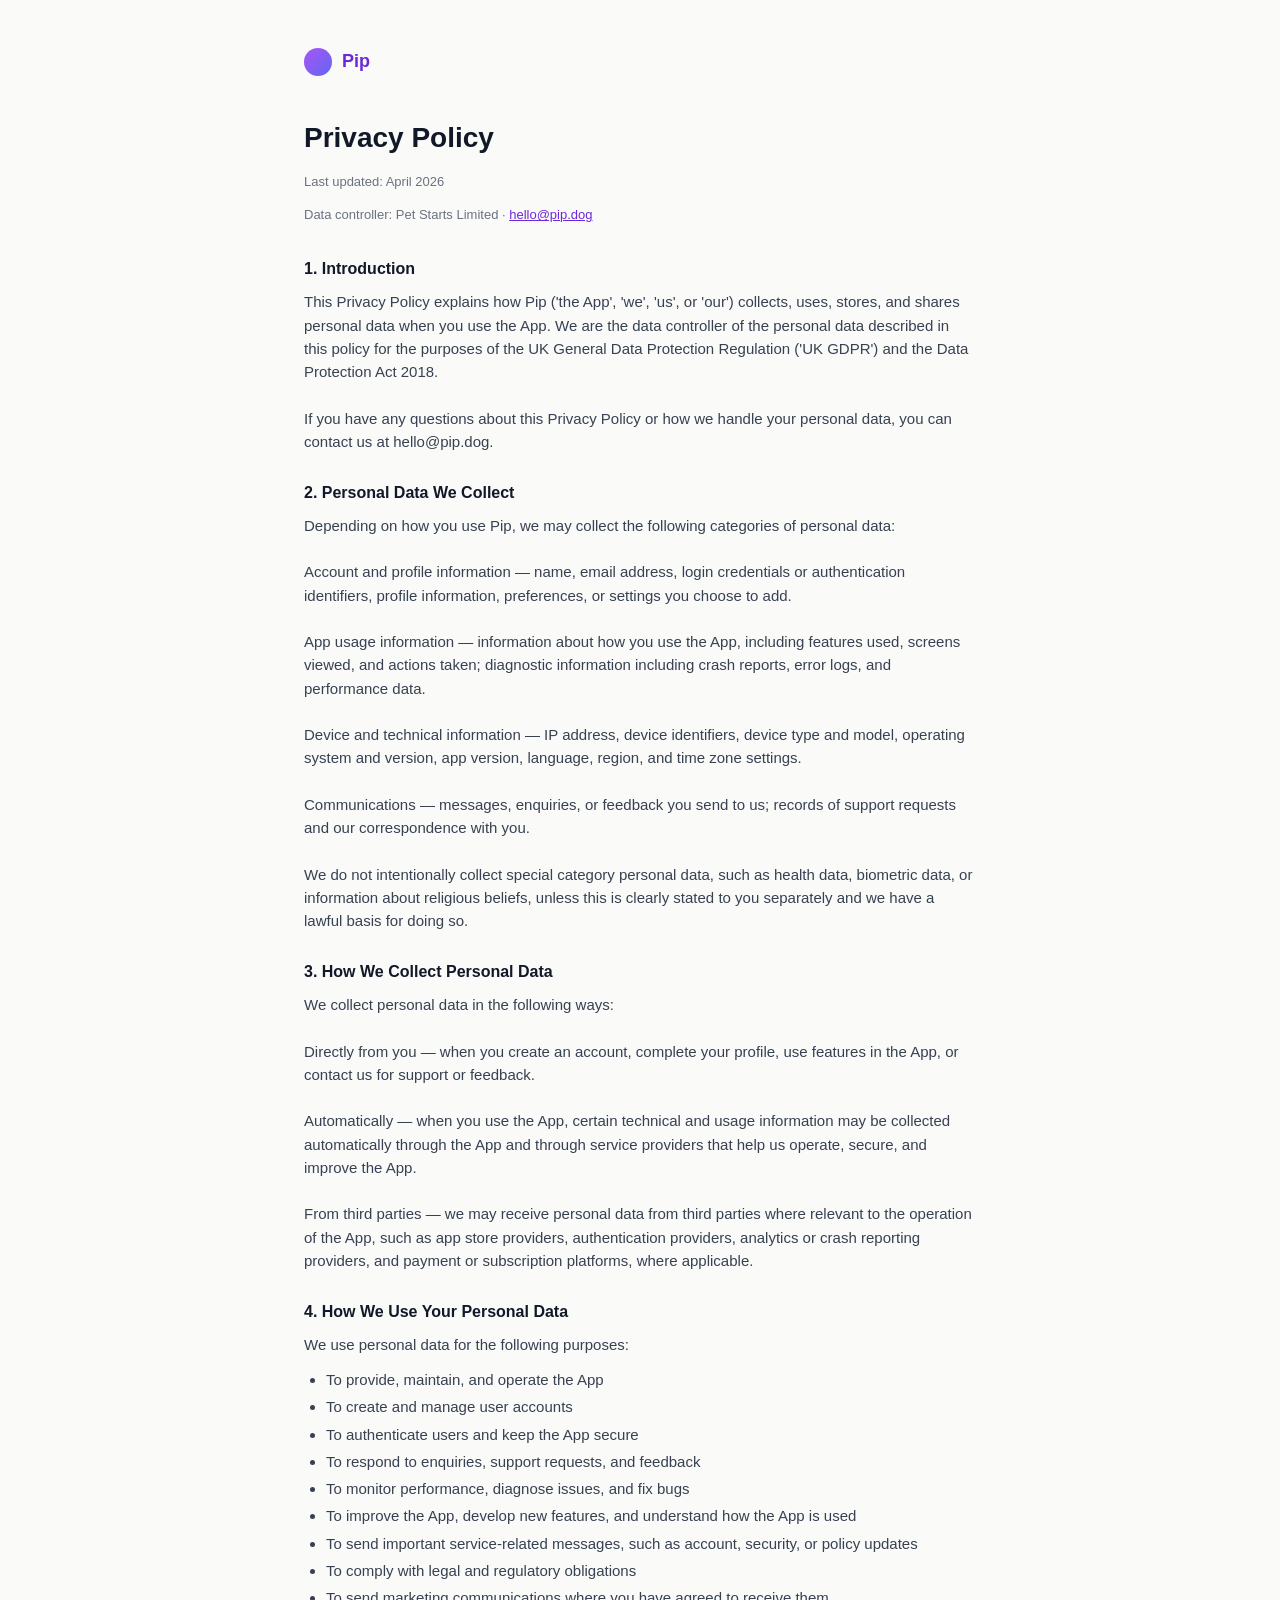
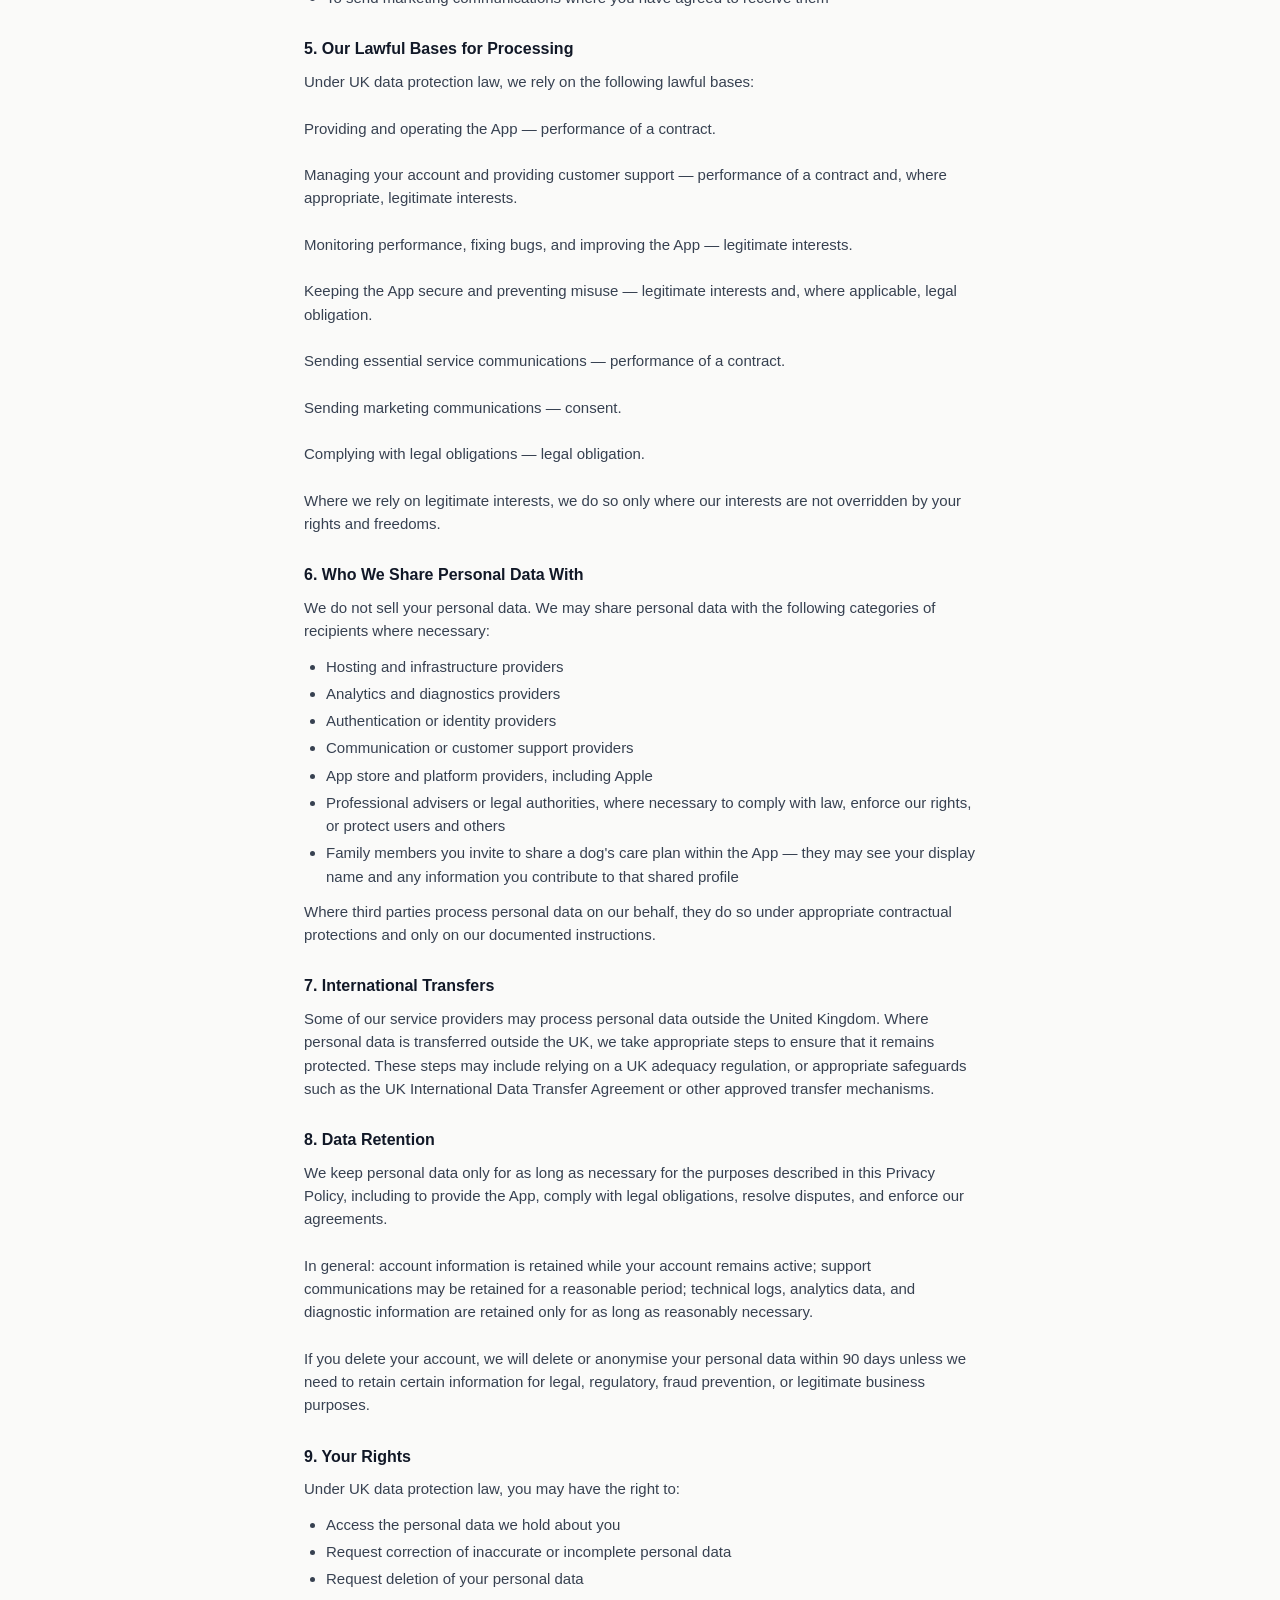
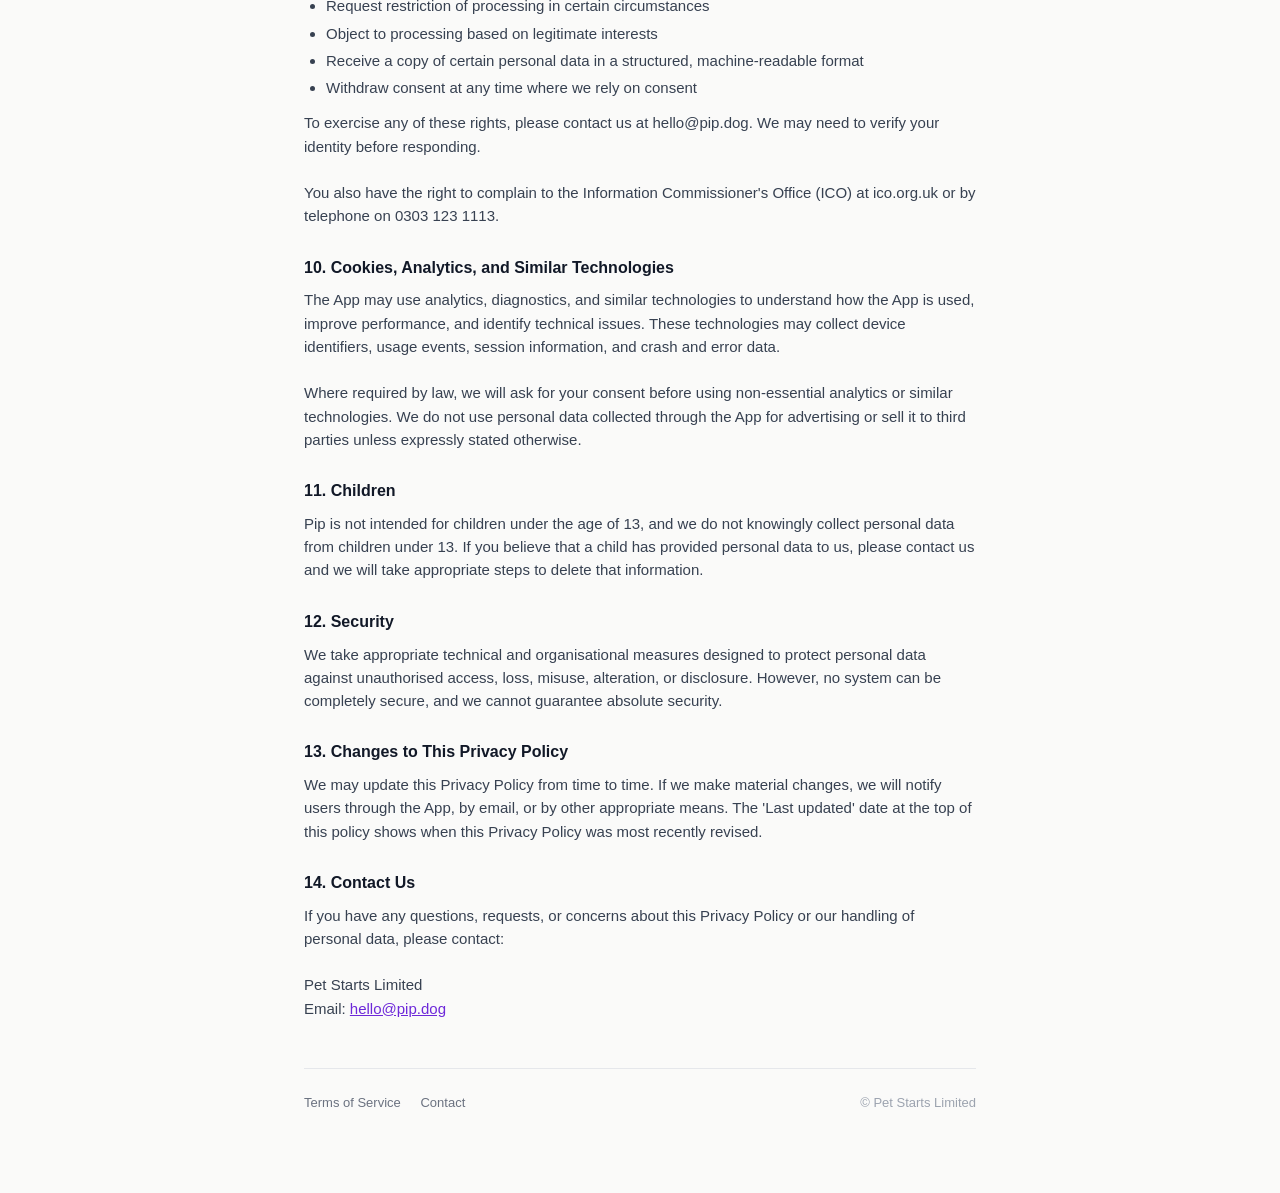
==== privacy.html @ 3af88b7f "Add privacy policy and terms of service pages Served at share.pip.dog/privacy and share.pip.dog/term" ====
<!DOCTYPE html>
<html lang="en">
<head>
<meta charset="UTF-8">
<meta name="viewport" content="width=device-width, initial-scale=1">
<title>Privacy Policy — Pip</title>
<meta name="description" content="Pip's privacy policy. How we collect, use, store, and share personal data.">
<link rel="stylesheet" href="_styles.css">
</head>
<body>
<div class="container">
  <header>
    <a class="logo" href="https://pip.dog"><span class="dot"></span> Pip</a>
  </header>

  <h1>Privacy Policy</h1>
  <p class="meta">Last updated: April 2026</p>
  <p class="meta">Data controller: Pet Starts Limited · <a href="mailto:hello@pip.dog">hello@pip.dog</a></p>

  <section>
    <h2>1. Introduction</h2>
    <p>This Privacy Policy explains how Pip ('the App', 'we', 'us', or 'our') collects, uses, stores, and shares personal data when you use the App. We are the data controller of the personal data described in this policy for the purposes of the UK General Data Protection Regulation ('UK GDPR') and the Data Protection Act 2018.

If you have any questions about this Privacy Policy or how we handle your personal data, you can contact us at hello@pip.dog.</p>
  </section>

  <section>
    <h2>2. Personal Data We Collect</h2>
    <p>Depending on how you use Pip, we may collect the following categories of personal data:

Account and profile information — name, email address, login credentials or authentication identifiers, profile information, preferences, or settings you choose to add.

App usage information — information about how you use the App, including features used, screens viewed, and actions taken; diagnostic information including crash reports, error logs, and performance data.

Device and technical information — IP address, device identifiers, device type and model, operating system and version, app version, language, region, and time zone settings.

Communications — messages, enquiries, or feedback you send to us; records of support requests and our correspondence with you.

We do not intentionally collect special category personal data, such as health data, biometric data, or information about religious beliefs, unless this is clearly stated to you separately and we have a lawful basis for doing so.</p>
  </section>

  <section>
    <h2>3. How We Collect Personal Data</h2>
    <p>We collect personal data in the following ways:

Directly from you — when you create an account, complete your profile, use features in the App, or contact us for support or feedback.

Automatically — when you use the App, certain technical and usage information may be collected automatically through the App and through service providers that help us operate, secure, and improve the App.

From third parties — we may receive personal data from third parties where relevant to the operation of the App, such as app store providers, authentication providers, analytics or crash reporting providers, and payment or subscription platforms, where applicable.</p>
  </section>

  <section>
    <h2>4. How We Use Your Personal Data</h2>
    <p>We use personal data for the following purposes:</p>
    <ul>
      <li>To provide, maintain, and operate the App</li>
      <li>To create and manage user accounts</li>
      <li>To authenticate users and keep the App secure</li>
      <li>To respond to enquiries, support requests, and feedback</li>
      <li>To monitor performance, diagnose issues, and fix bugs</li>
      <li>To improve the App, develop new features, and understand how the App is used</li>
      <li>To send important service-related messages, such as account, security, or policy updates</li>
      <li>To comply with legal and regulatory obligations</li>
      <li>To send marketing communications where you have agreed to receive them</li>
    </ul>
  </section>

  <section>
    <h2>5. Our Lawful Bases for Processing</h2>
    <p>Under UK data protection law, we rely on the following lawful bases:

Providing and operating the App — performance of a contract.

Managing your account and providing customer support — performance of a contract and, where appropriate, legitimate interests.

Monitoring performance, fixing bugs, and improving the App — legitimate interests.

Keeping the App secure and preventing misuse — legitimate interests and, where applicable, legal obligation.

Sending essential service communications — performance of a contract.

Sending marketing communications — consent.

Complying with legal obligations — legal obligation.

Where we rely on legitimate interests, we do so only where our interests are not overridden by your rights and freedoms.</p>
  </section>

  <section>
    <h2>6. Who We Share Personal Data With</h2>
    <p>We do not sell your personal data. We may share personal data with the following categories of recipients where necessary:</p>
    <ul>
      <li>Hosting and infrastructure providers</li>
      <li>Analytics and diagnostics providers</li>
      <li>Authentication or identity providers</li>
      <li>Communication or customer support providers</li>
      <li>App store and platform providers, including Apple</li>
      <li>Professional advisers or legal authorities, where necessary to comply with law, enforce our rights, or protect users and others</li>
      <li>Family members you invite to share a dog's care plan within the App — they may see your display name and any information you contribute to that shared profile</li>
    </ul>
    <p>Where third parties process personal data on our behalf, they do so under appropriate contractual protections and only on our documented instructions.</p>
  </section>

  <section>
    <h2>7. International Transfers</h2>
    <p>Some of our service providers may process personal data outside the United Kingdom. Where personal data is transferred outside the UK, we take appropriate steps to ensure that it remains protected. These steps may include relying on a UK adequacy regulation, or appropriate safeguards such as the UK International Data Transfer Agreement or other approved transfer mechanisms.</p>
  </section>

  <section>
    <h2>8. Data Retention</h2>
    <p>We keep personal data only for as long as necessary for the purposes described in this Privacy Policy, including to provide the App, comply with legal obligations, resolve disputes, and enforce our agreements.

In general: account information is retained while your account remains active; support communications may be retained for a reasonable period; technical logs, analytics data, and diagnostic information are retained only for as long as reasonably necessary.

If you delete your account, we will delete or anonymise your personal data within 90 days unless we need to retain certain information for legal, regulatory, fraud prevention, or legitimate business purposes.</p>
  </section>

  <section>
    <h2>9. Your Rights</h2>
    <p>Under UK data protection law, you may have the right to:</p>
    <ul>
      <li>Access the personal data we hold about you</li>
      <li>Request correction of inaccurate or incomplete personal data</li>
      <li>Request deletion of your personal data</li>
      <li>Request restriction of processing in certain circumstances</li>
      <li>Object to processing based on legitimate interests</li>
      <li>Receive a copy of certain personal data in a structured, machine-readable format</li>
      <li>Withdraw consent at any time where we rely on consent</li>
    </ul>
    <p>To exercise any of these rights, please contact us at hello@pip.dog. We may need to verify your identity before responding.

You also have the right to complain to the Information Commissioner's Office (ICO) at ico.org.uk or by telephone on 0303 123 1113.</p>
  </section>

  <section>
    <h2>10. Cookies, Analytics, and Similar Technologies</h2>
    <p>The App may use analytics, diagnostics, and similar technologies to understand how the App is used, improve performance, and identify technical issues. These technologies may collect device identifiers, usage events, session information, and crash and error data.

Where required by law, we will ask for your consent before using non-essential analytics or similar technologies. We do not use personal data collected through the App for advertising or sell it to third parties unless expressly stated otherwise.</p>
  </section>

  <section>
    <h2>11. Children</h2>
    <p>Pip is not intended for children under the age of 13, and we do not knowingly collect personal data from children under 13. If you believe that a child has provided personal data to us, please contact us and we will take appropriate steps to delete that information.</p>
  </section>

  <section>
    <h2>12. Security</h2>
    <p>We take appropriate technical and organisational measures designed to protect personal data against unauthorised access, loss, misuse, alteration, or disclosure. However, no system can be completely secure, and we cannot guarantee absolute security.</p>
  </section>

  <section>
    <h2>13. Changes to This Privacy Policy</h2>
    <p>We may update this Privacy Policy from time to time. If we make material changes, we will notify users through the App, by email, or by other appropriate means. The 'Last updated' date at the top of this policy shows when this Privacy Policy was most recently revised.</p>
  </section>

  <section>
    <h2>14. Contact Us</h2>
    <p>If you have any questions, requests, or concerns about this Privacy Policy or our handling of personal data, please contact:

Pet Starts Limited
Email: <a href="mailto:hello@pip.dog">hello@pip.dog</a></p>
  </section>

  <footer>
    <a href="terms.html">Terms of Service</a>
    <a href="mailto:hello@pip.dog">Contact</a>
    <span style="float: right;">© Pet Starts Limited</span>
  </footer>
</div>
</body>
</html>
---- _styles.css ----
/* Pip — shared styles for legal pages (privacy, terms). */
* { box-sizing: border-box; }
html, body { margin: 0; padding: 0; }
body {
  font-family: -apple-system, BlinkMacSystemFont, "Segoe UI", Roboto, "Helvetica Neue", sans-serif;
  background: #FAFAF9;
  color: #111827;
  line-height: 1.55;
  -webkit-font-smoothing: antialiased;
}
.container {
  max-width: 720px;
  margin: 0 auto;
  padding: 48px 24px 80px;
}
header {
  margin-bottom: 32px;
}
header .logo {
  display: inline-flex;
  align-items: center;
  gap: 10px;
  text-decoration: none;
  color: #6D28D9;
  font-weight: 700;
  font-size: 18px;
}
header .logo .dot {
  width: 28px; height: 28px;
  border-radius: 50%;
  background: linear-gradient(135deg, #A855F7, #6366F1);
}
h1 {
  font-size: 28px;
  font-weight: 700;
  margin: 0 0 6px;
  color: #111827;
}
.meta {
  color: #6B7280;
  font-size: 13px;
  margin-bottom: 4px;
}
.meta + .meta { margin-bottom: 32px; }
section {
  margin-bottom: 28px;
}
section h2 {
  font-size: 16px;
  font-weight: 600;
  color: #111827;
  margin: 0 0 8px;
}
section p {
  font-size: 15px;
  color: #374151;
  margin: 0 0 12px;
  white-space: pre-line;
}
section ul {
  font-size: 15px;
  color: #374151;
  margin: 8px 0 12px;
  padding-left: 22px;
}
section ul li {
  margin-bottom: 4px;
}
a {
  color: #6D28D9;
}
footer {
  border-top: 1px solid #E5E7EB;
  padding-top: 24px;
  margin-top: 48px;
  font-size: 13px;
  color: #9CA3AF;
}
footer a {
  color: #6B7280;
  text-decoration: none;
  margin-right: 16px;
}
footer a:hover { color: #6D28D9; }
@media (max-width: 480px) {
  .container { padding: 32px 18px 64px; }
  h1 { font-size: 24px; }
}
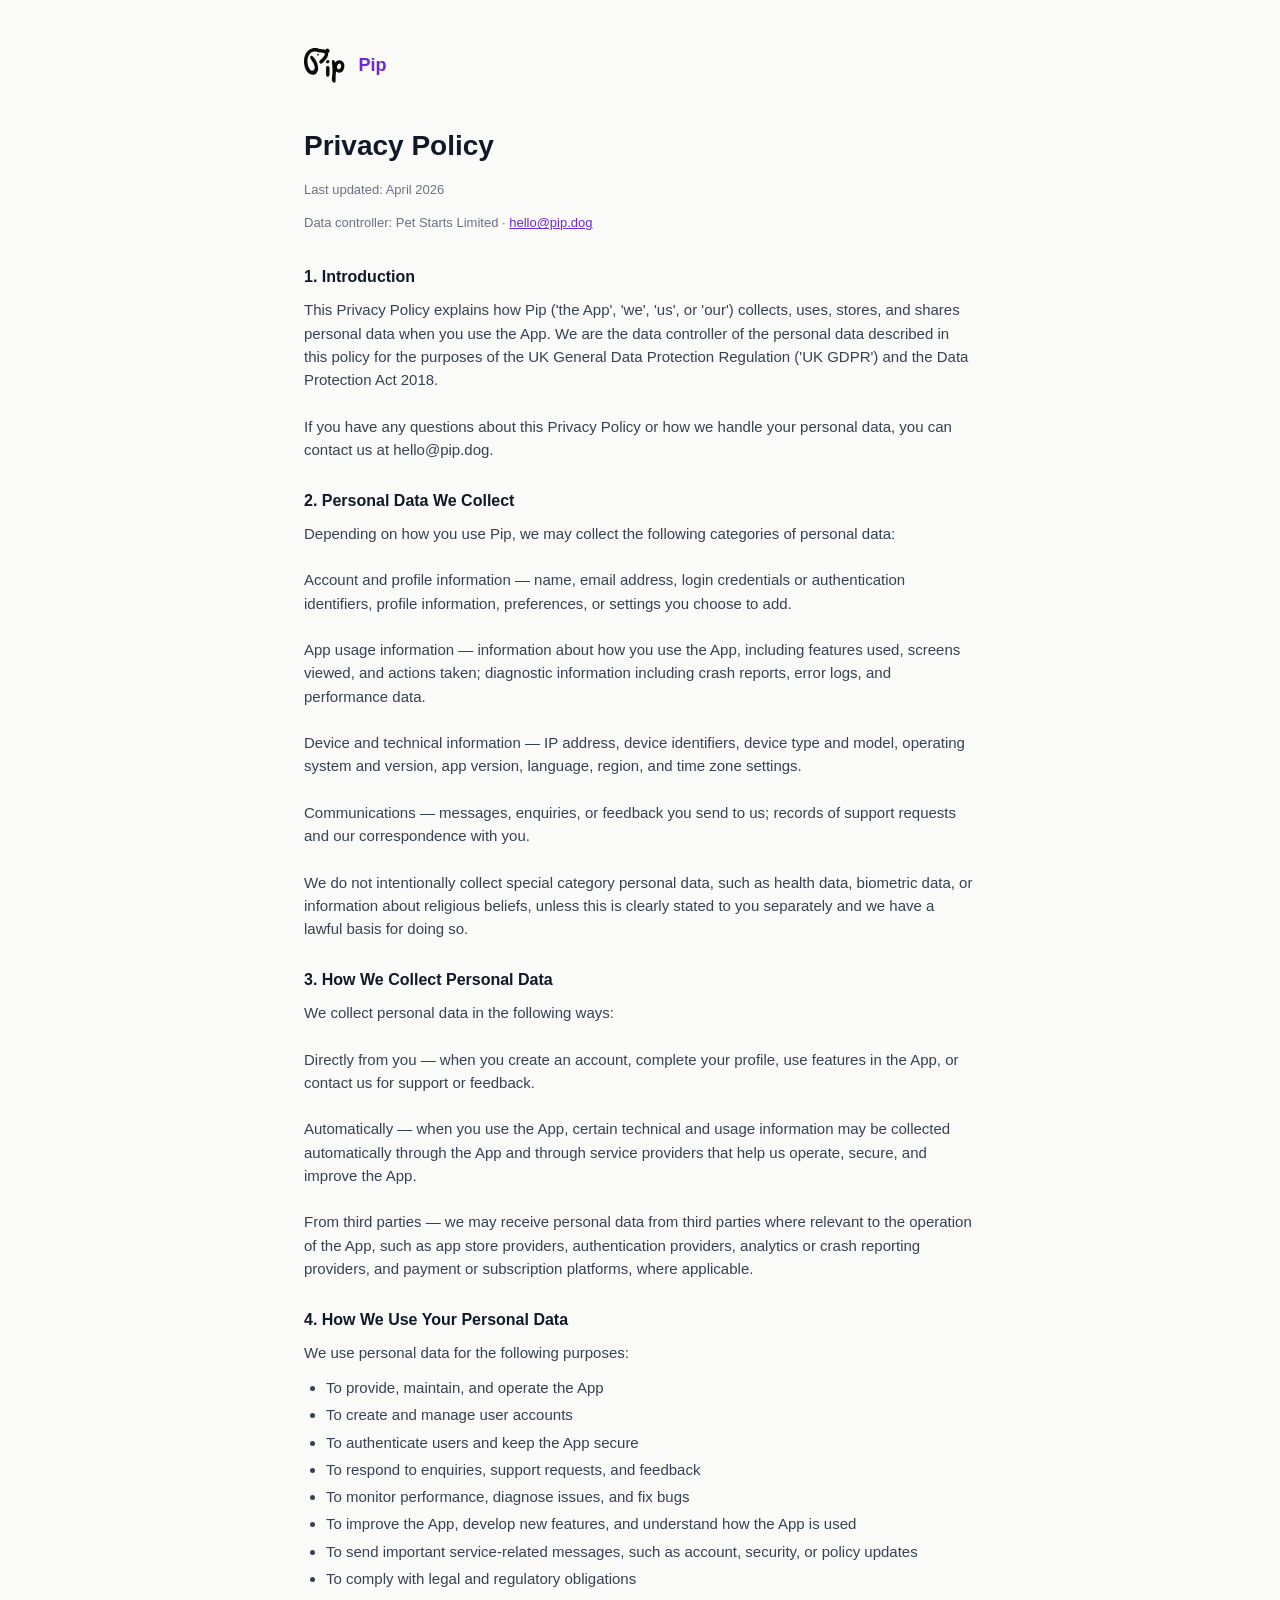
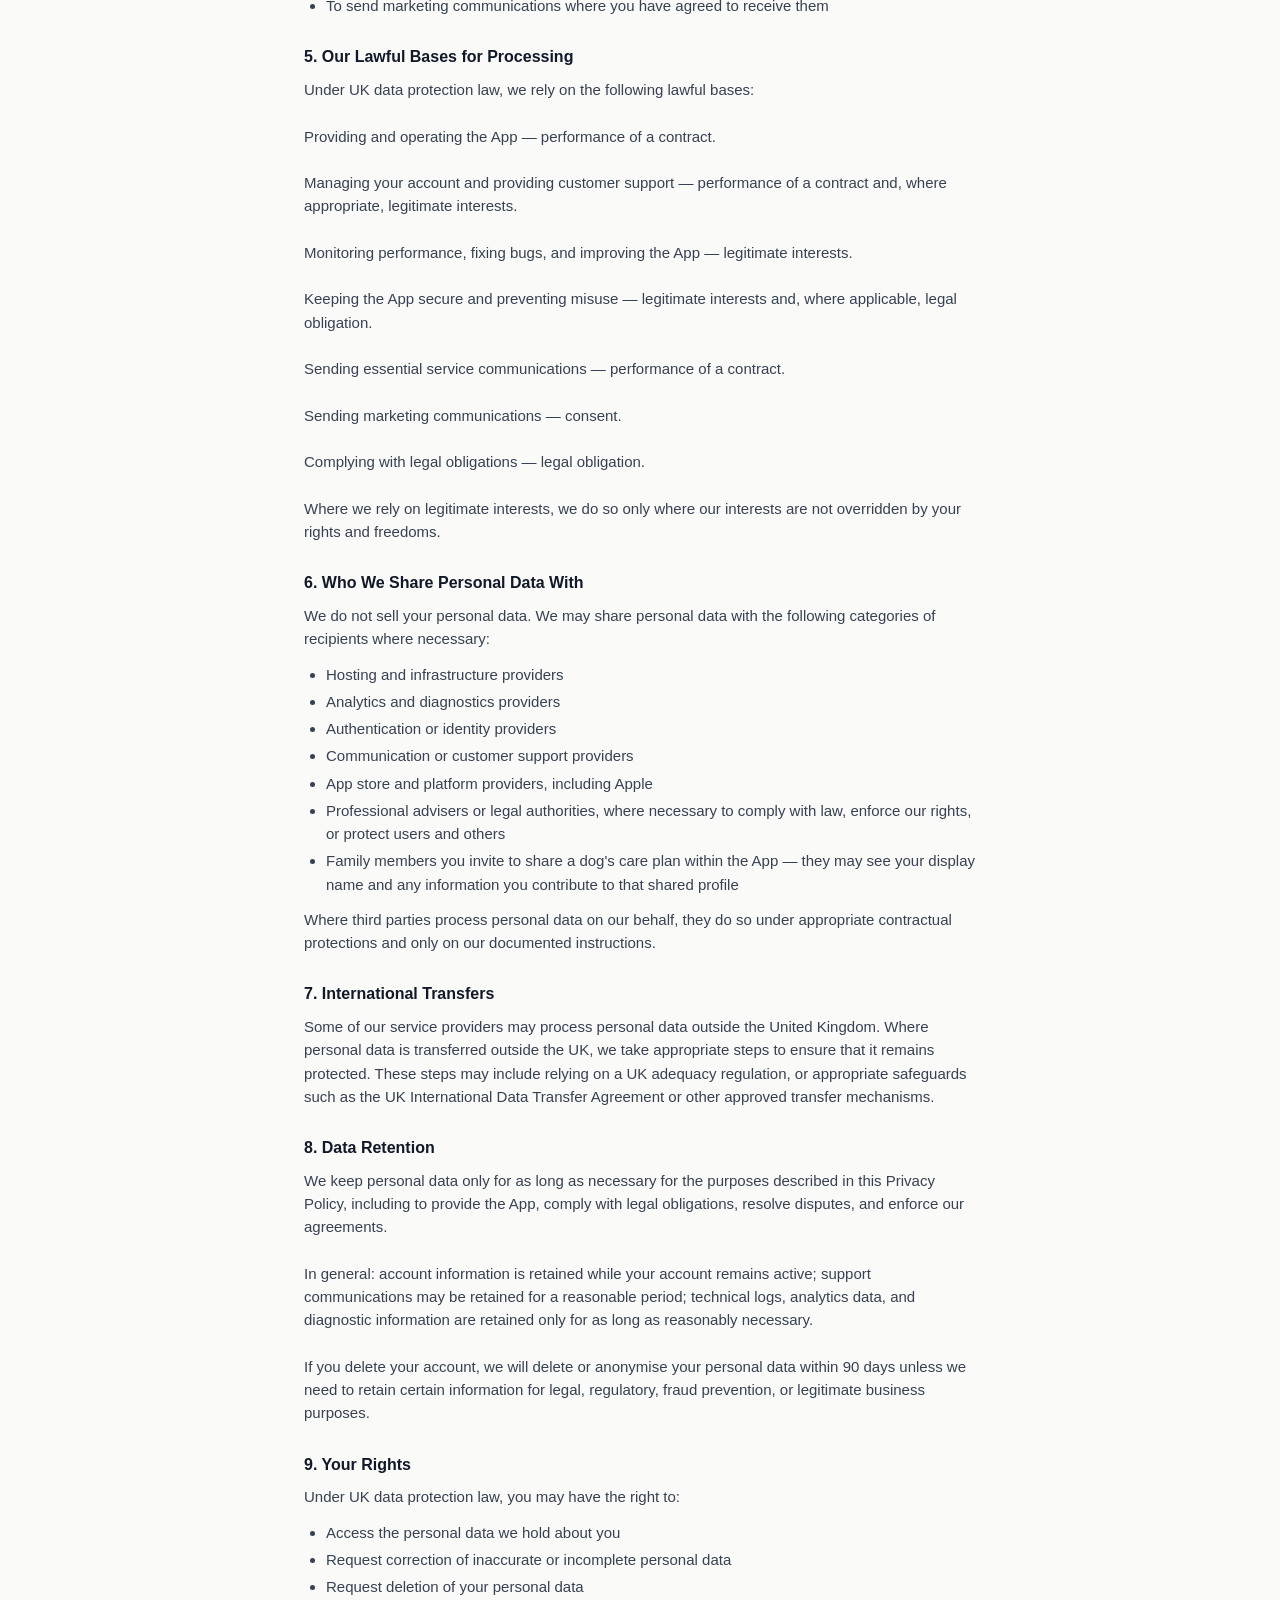
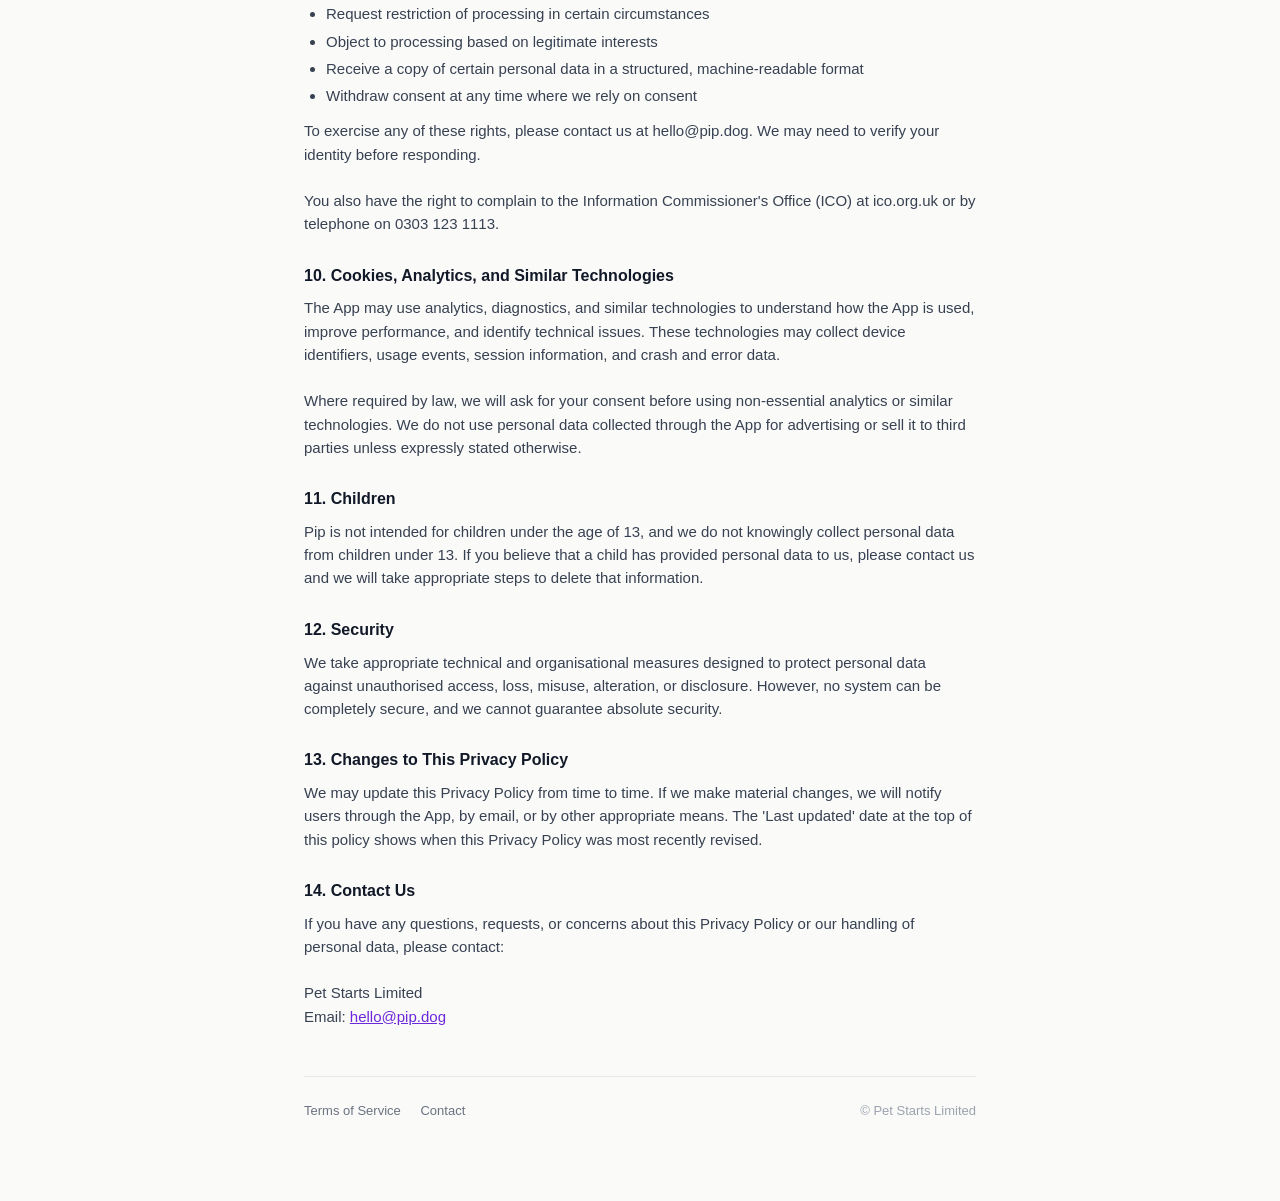
==== commit aa268944: "Legal pages: add Pip logo to header on terms + privacy Replace the gradient dot with the Pip mascot " ====
--- a/privacy.html
+++ b/privacy.html
@@ -10,7 +10,7 @@
 <body>
 <div class="container">
   <header>
-    <a class="logo" href="https://pip.dog"><span class="dot"></span> Pip</a>
+    <a class="logo" href="https://pip.dog"><img class="logo-img" src="pip-logo.svg" alt="Pip"> Pip</a>
   </header>
 
   <h1>Privacy Policy</h1>
--- a/_styles.css
+++ b/_styles.css
@@ -25,10 +25,10 @@
   font-weight: 700;
   font-size: 18px;
 }
-header .logo .dot {
-  width: 28px; height: 28px;
-  border-radius: 50%;
-  background: linear-gradient(135deg, #A855F7, #6366F1);
+header .logo .logo-img {
+  height: 36px;
+  width: auto;
+  display: block;
 }
 h1 {
   font-size: 28px;
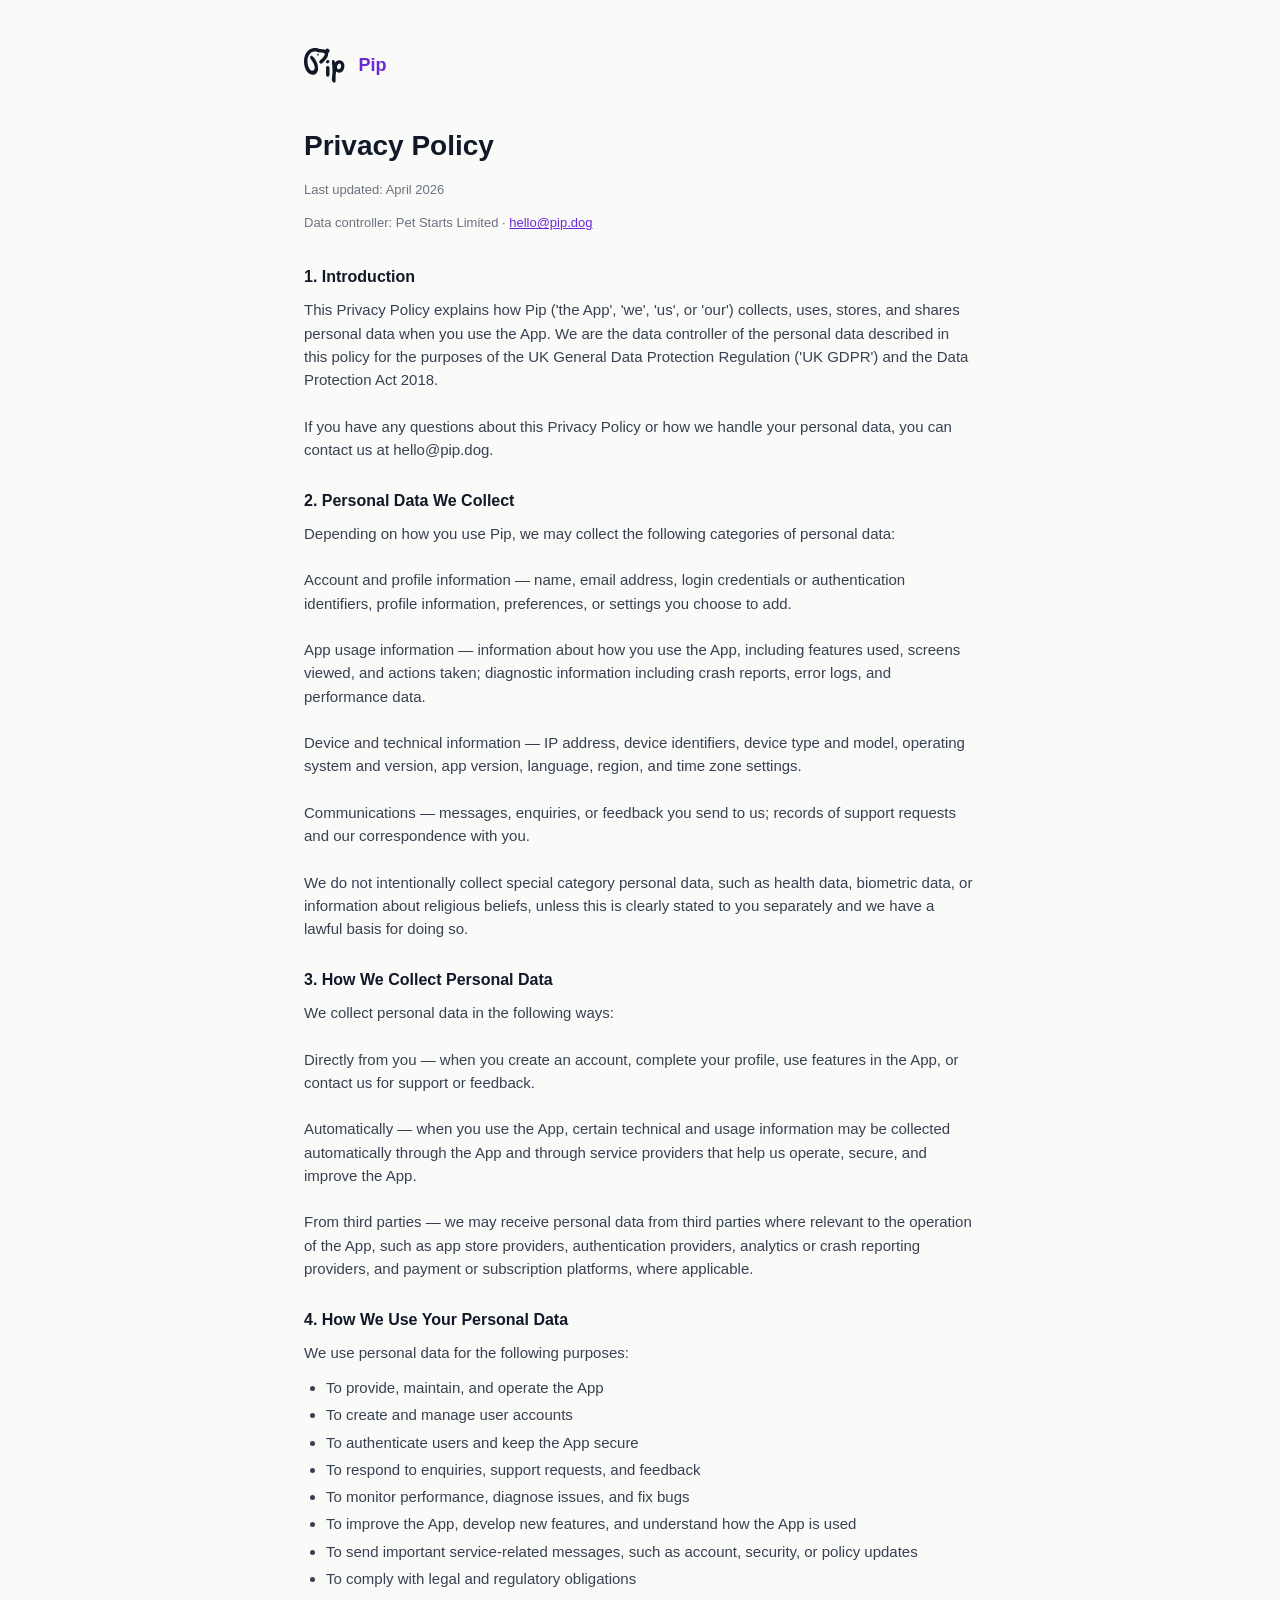
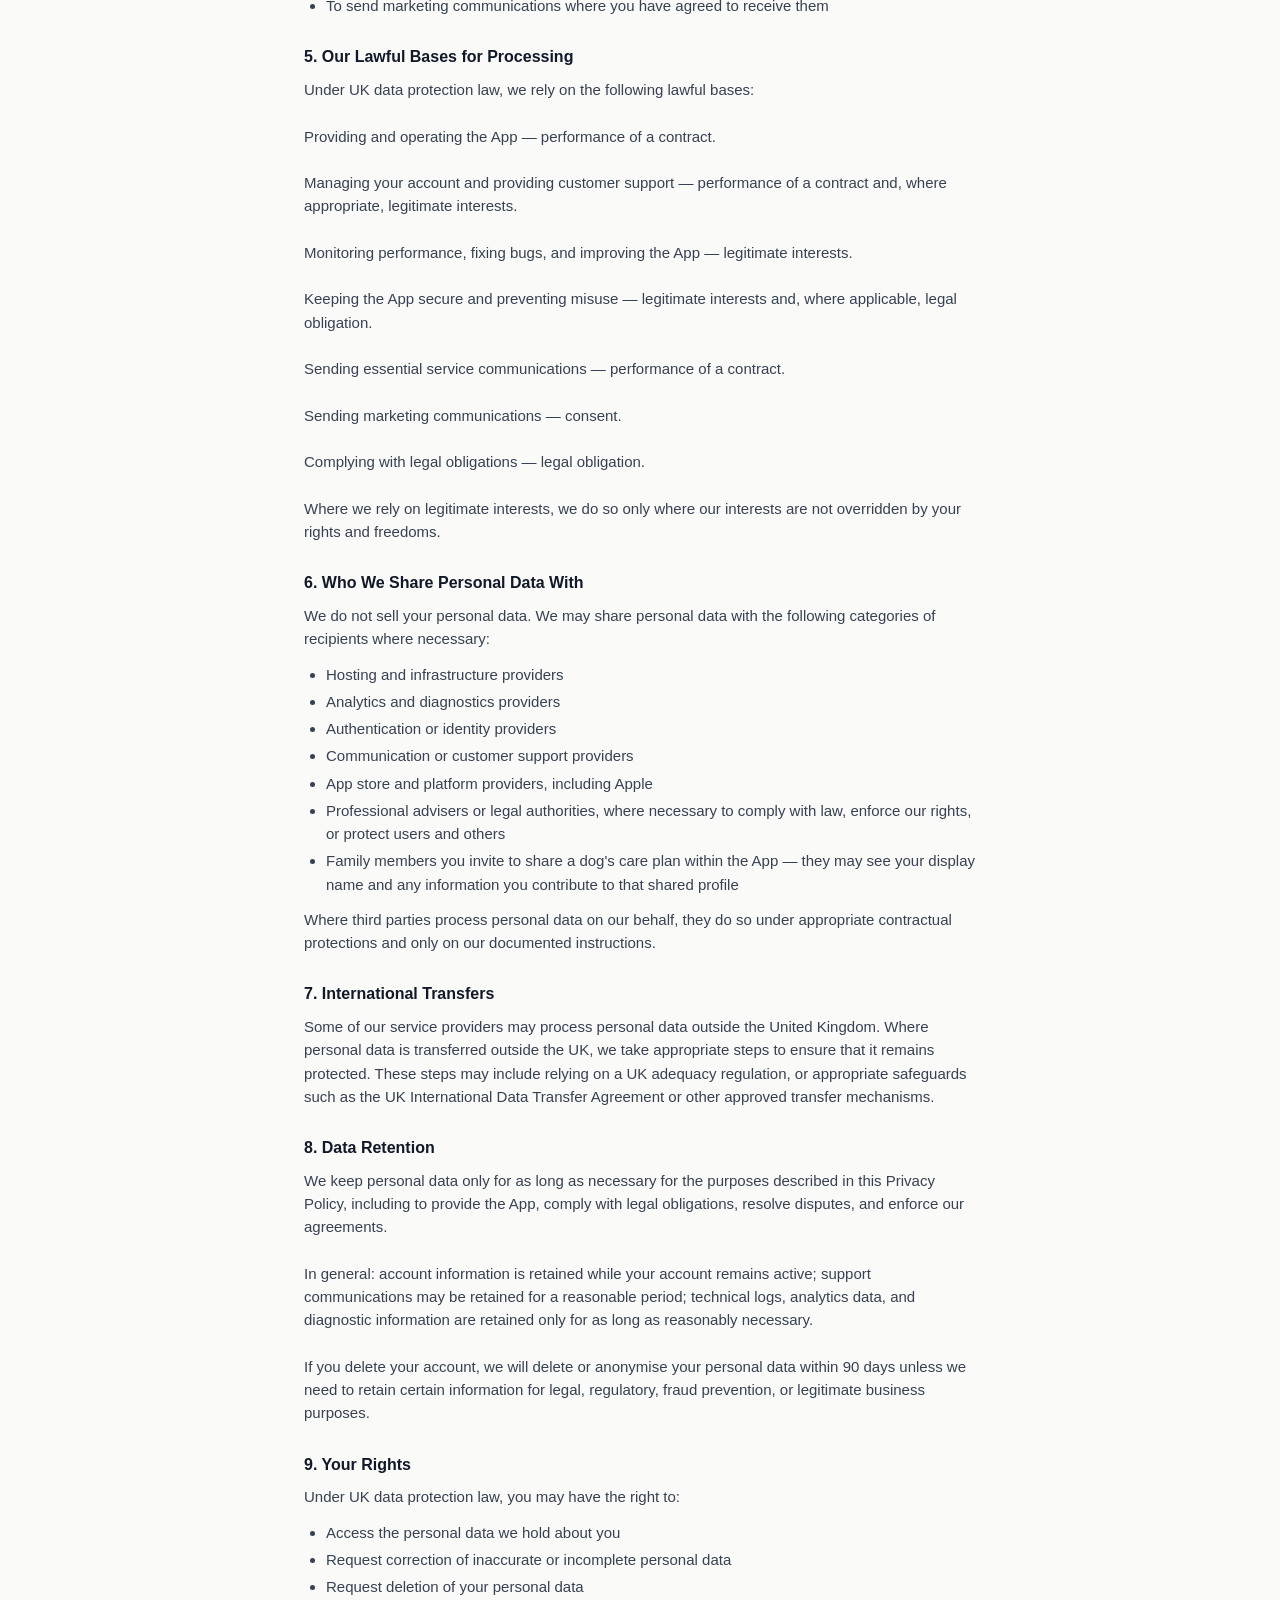
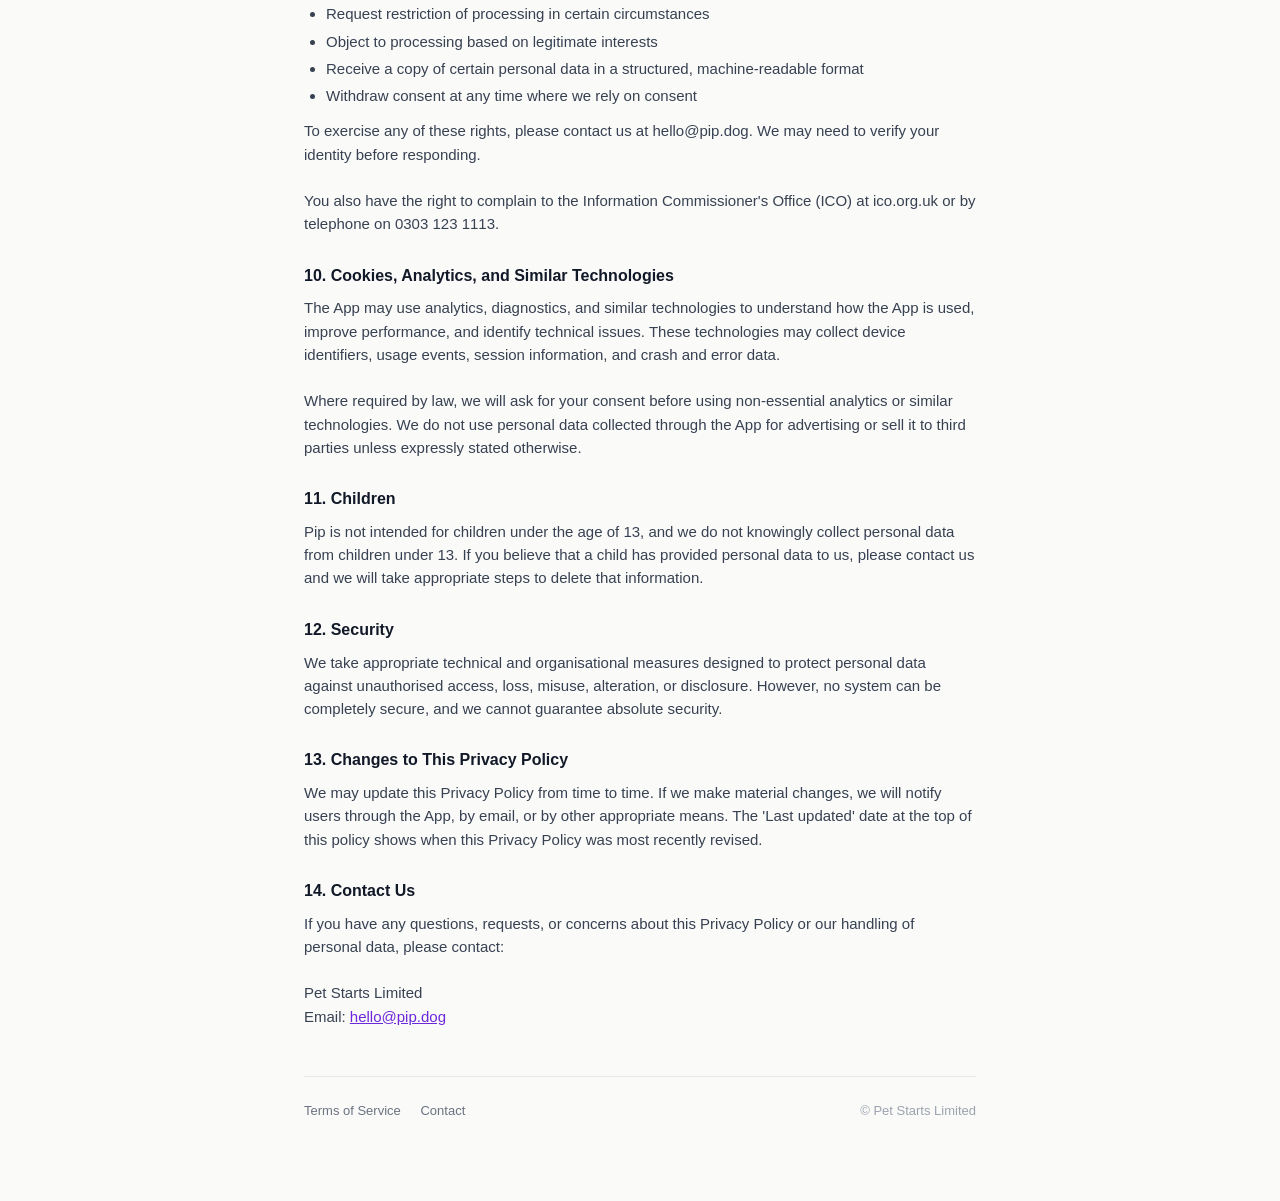
==== commit df5da618: "Legal pages: use black Pip logo in header Swap the colored mascot for a black version of the brand l" ====
--- a/privacy.html
+++ b/privacy.html
@@ -10,7 +10,7 @@
 <body>
 <div class="container">
   <header>
-    <a class="logo" href="https://pip.dog"><img class="logo-img" src="pip-logo.svg" alt="Pip"> Pip</a>
+    <a class="logo" href="https://pip.dog"><img class="logo-img" src="pip-logo-black.svg" alt="Pip"> Pip</a>
   </header>
 
   <h1>Privacy Policy</h1>
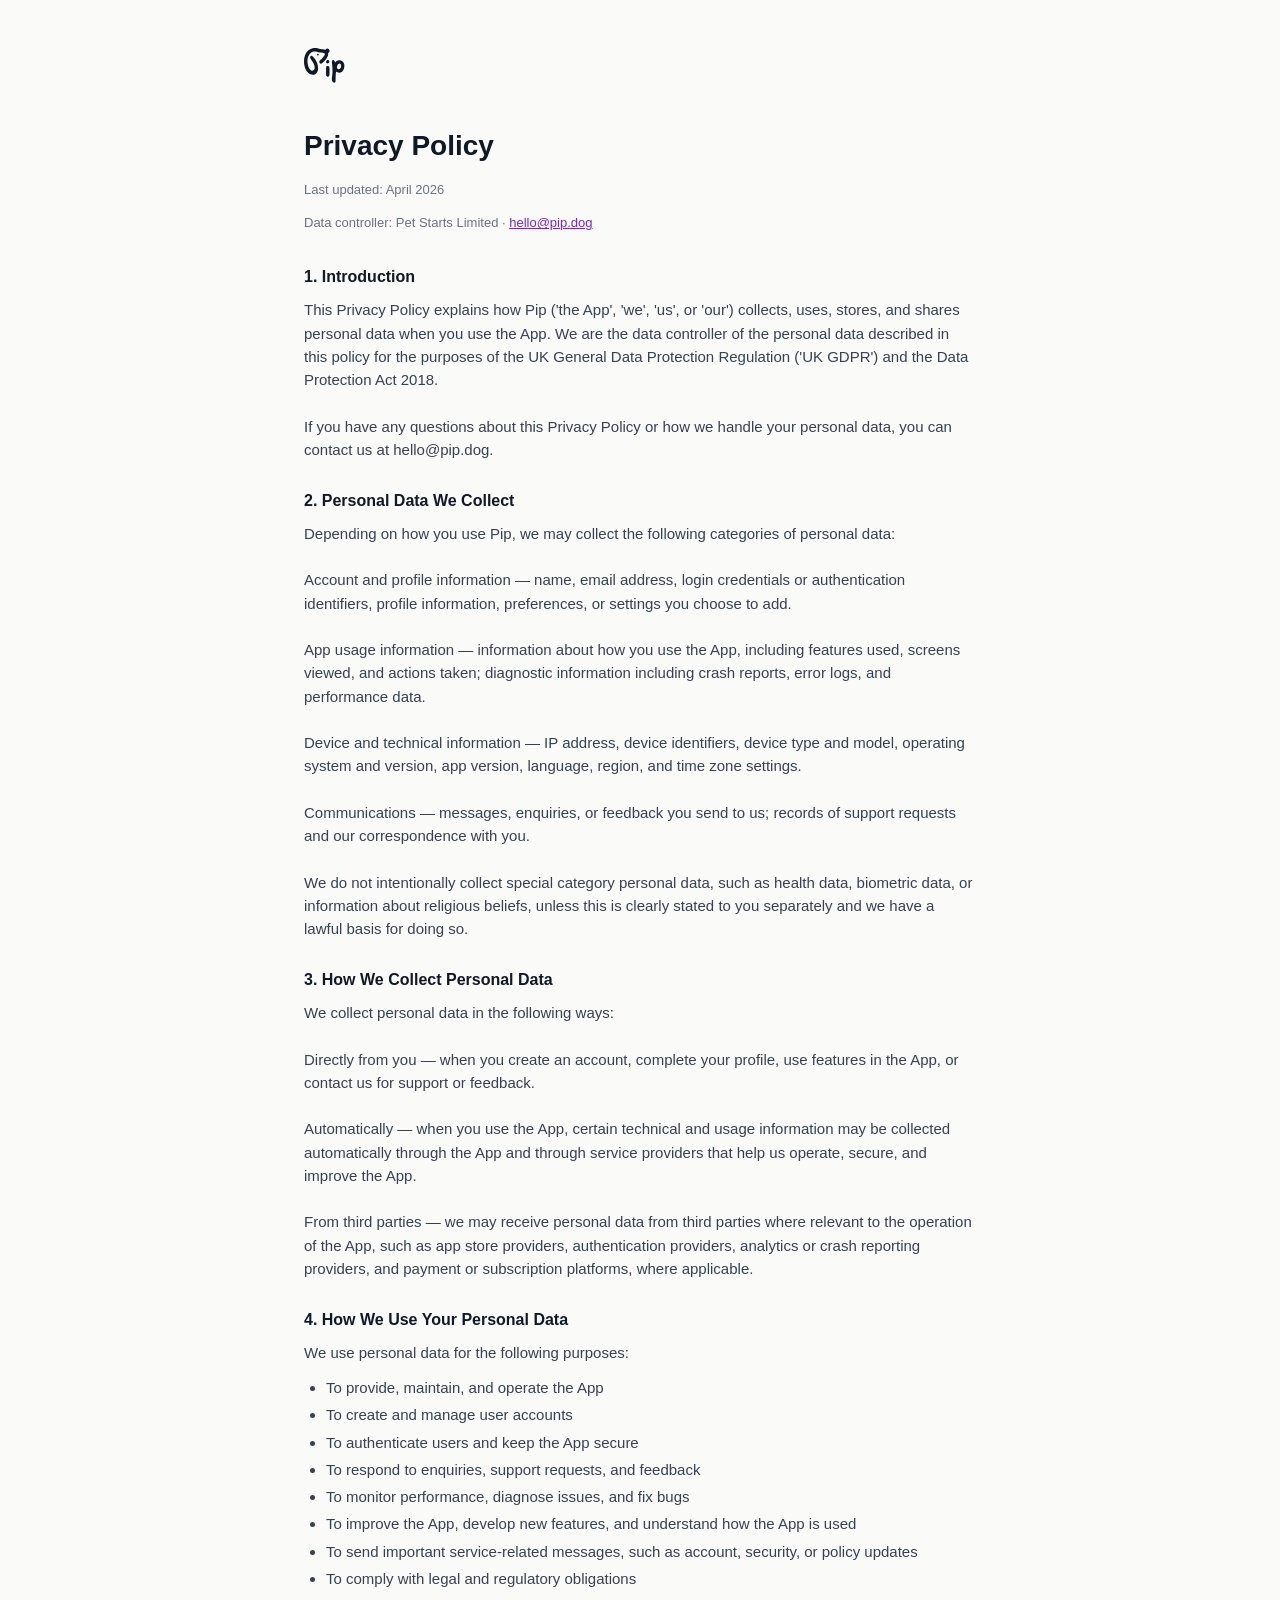
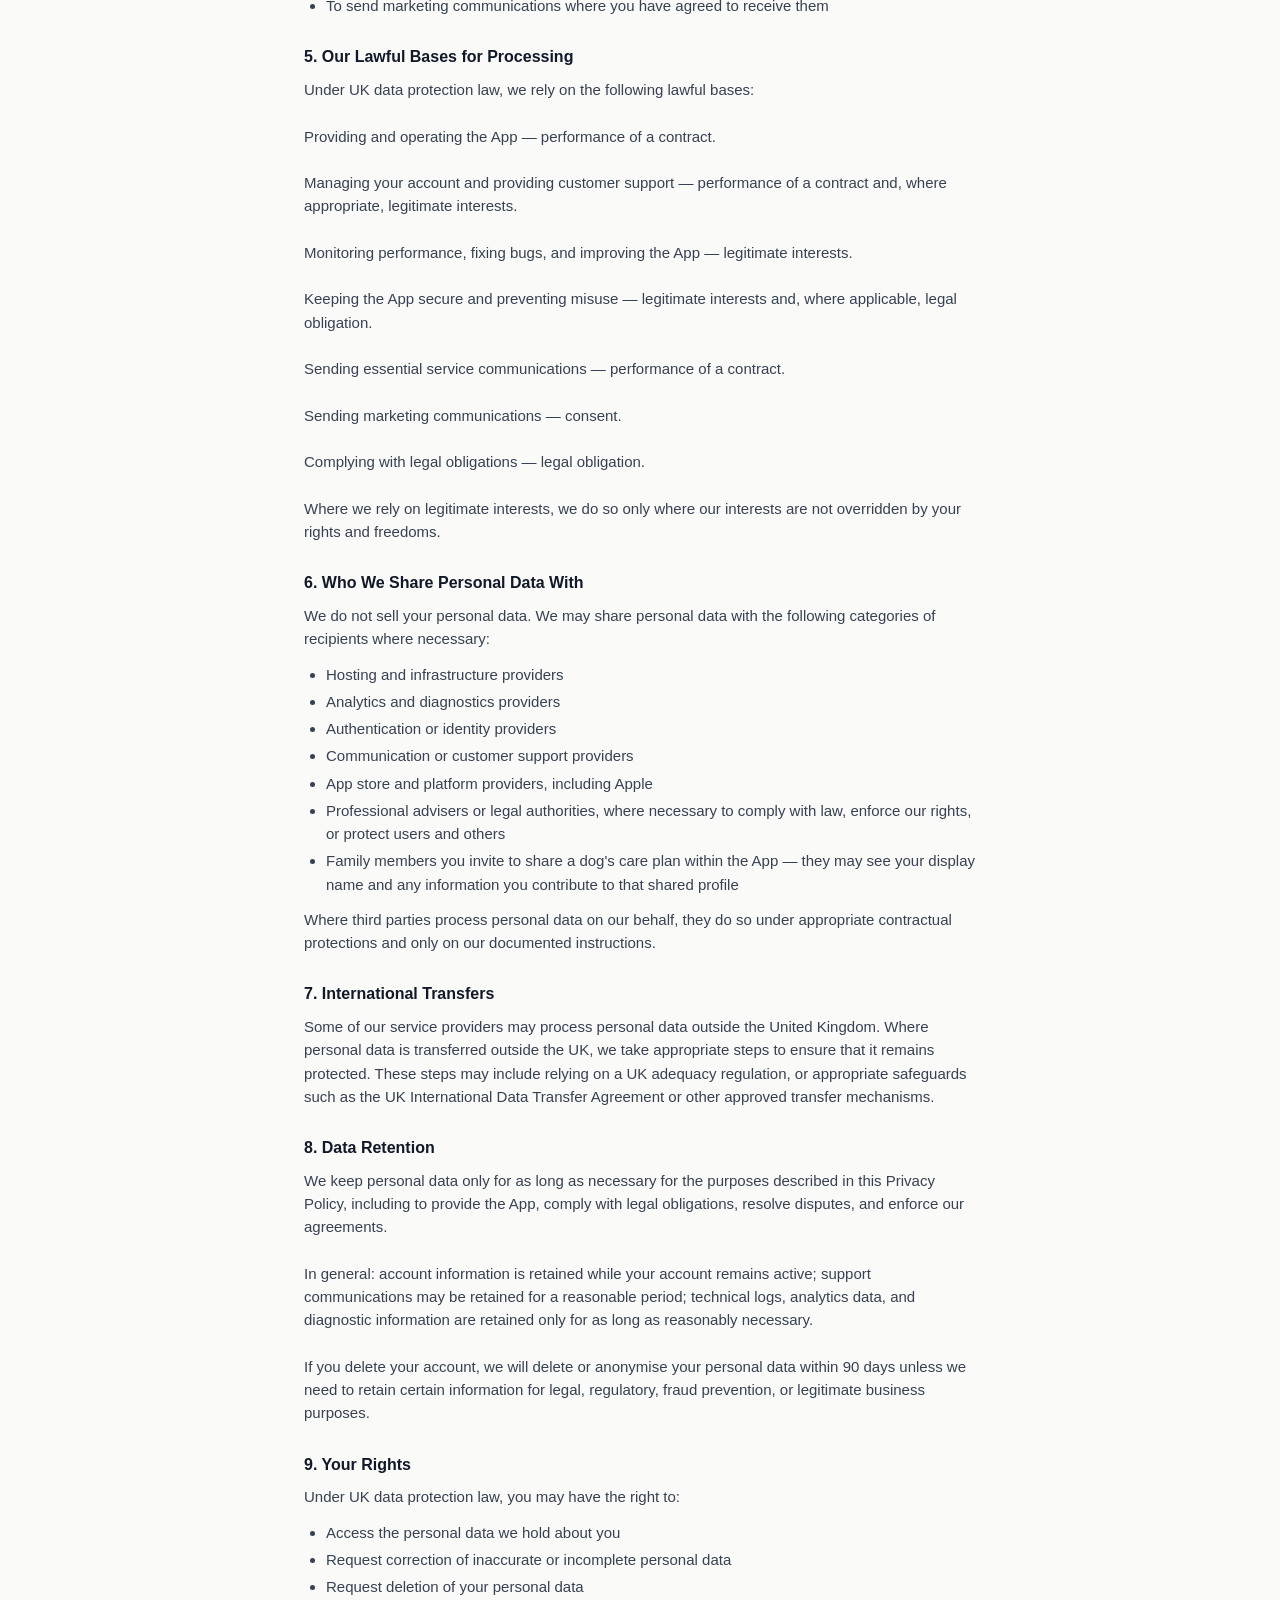
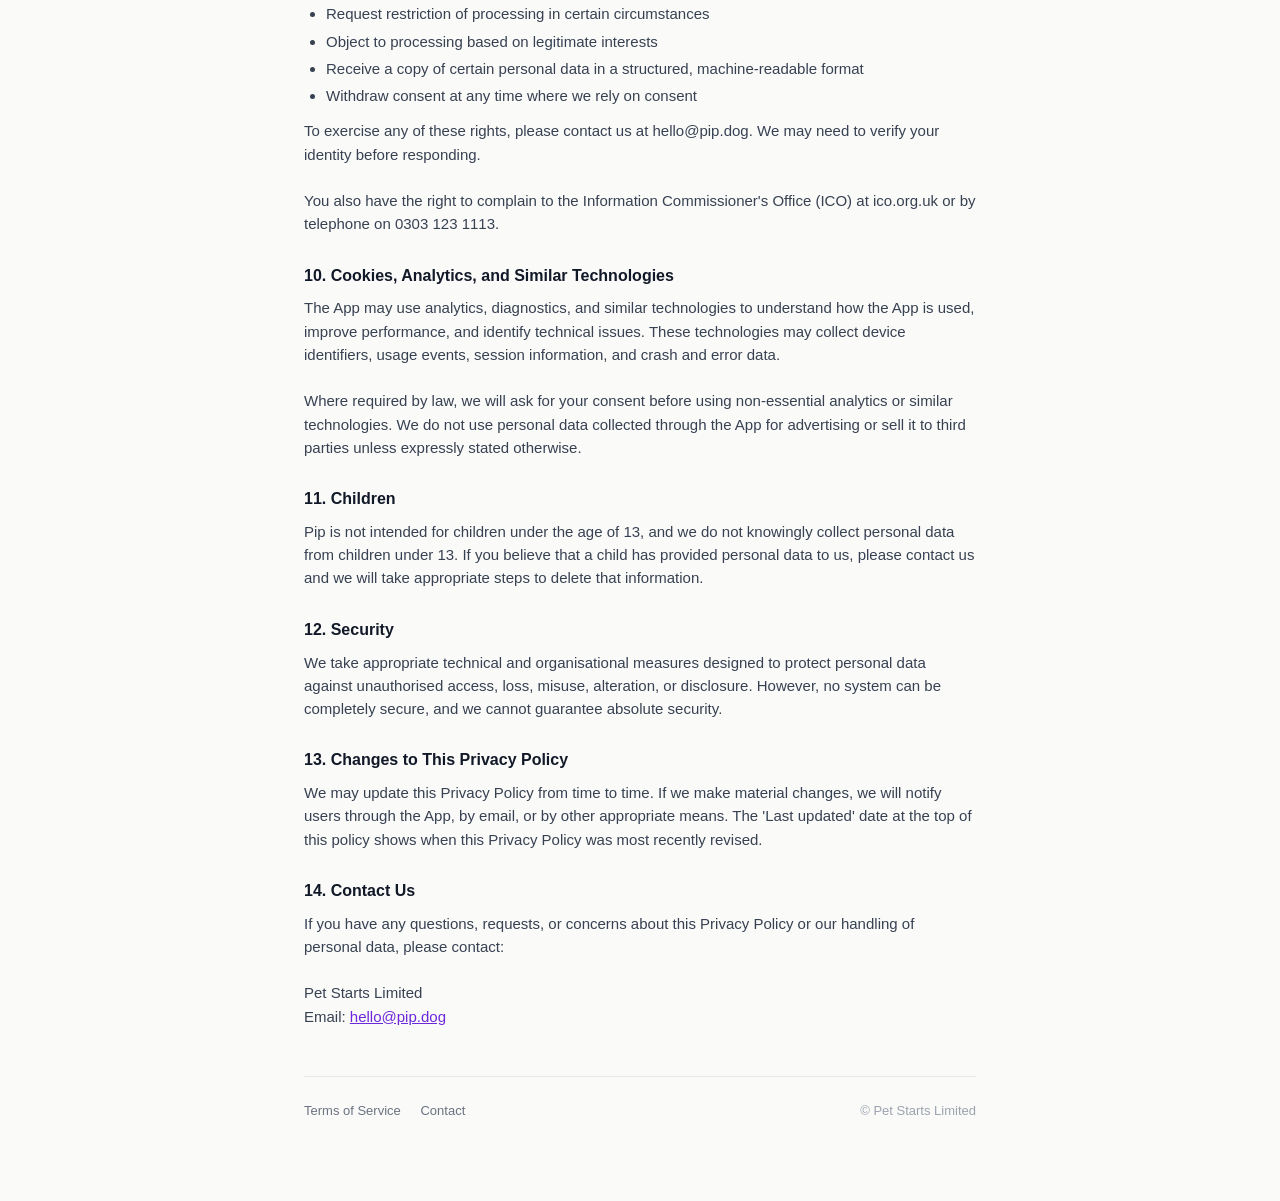
==== commit 922d16b1: "Legal pages: drop redundant Pip wordmark, keep logo only Co-Authored-By: Claude Opus 4.7 <noreply@an" ====
--- a/privacy.html
+++ b/privacy.html
@@ -10,7 +10,7 @@
 <body>
 <div class="container">
   <header>
-    <a class="logo" href="https://pip.dog"><img class="logo-img" src="pip-logo-black.svg" alt="Pip"> Pip</a>
+    <a class="logo" href="https://pip.dog"><img class="logo-img" src="pip-logo-black.svg" alt="Pip"></a>
   </header>
 
   <h1>Privacy Policy</h1>
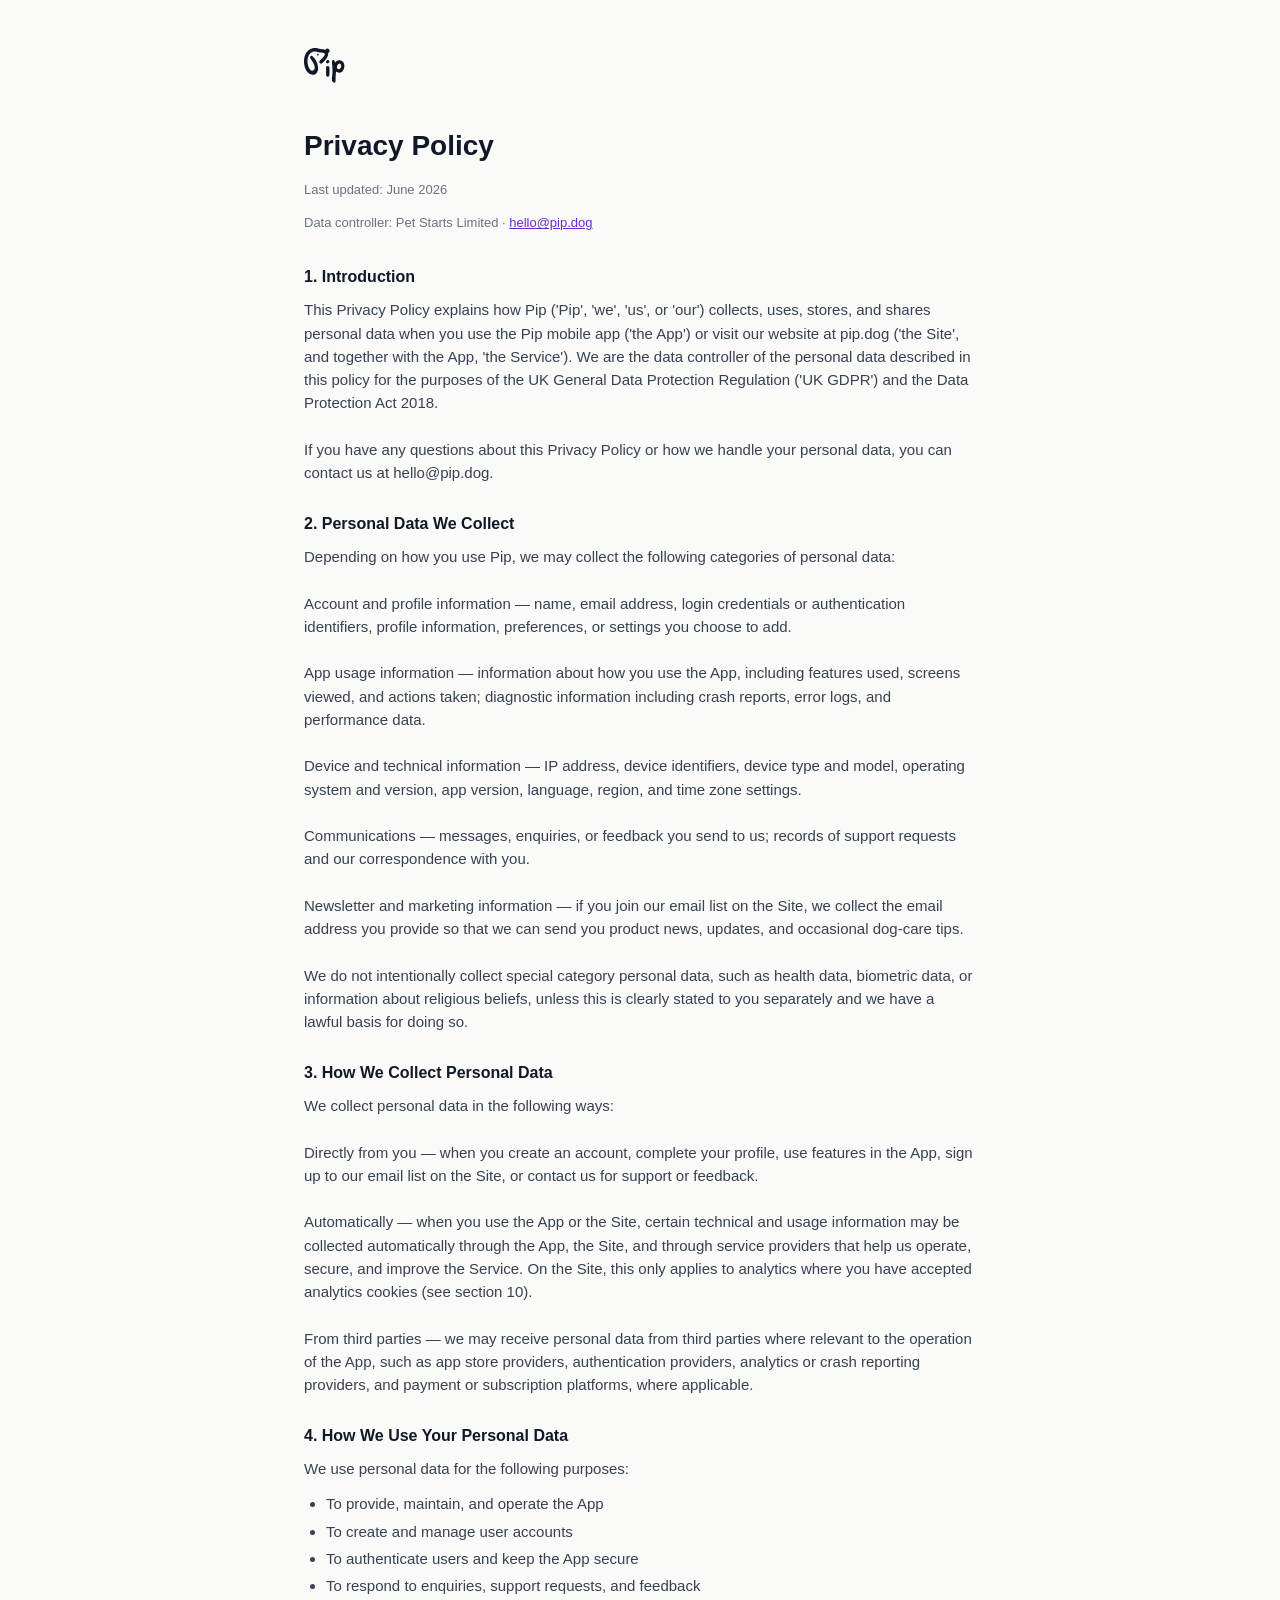
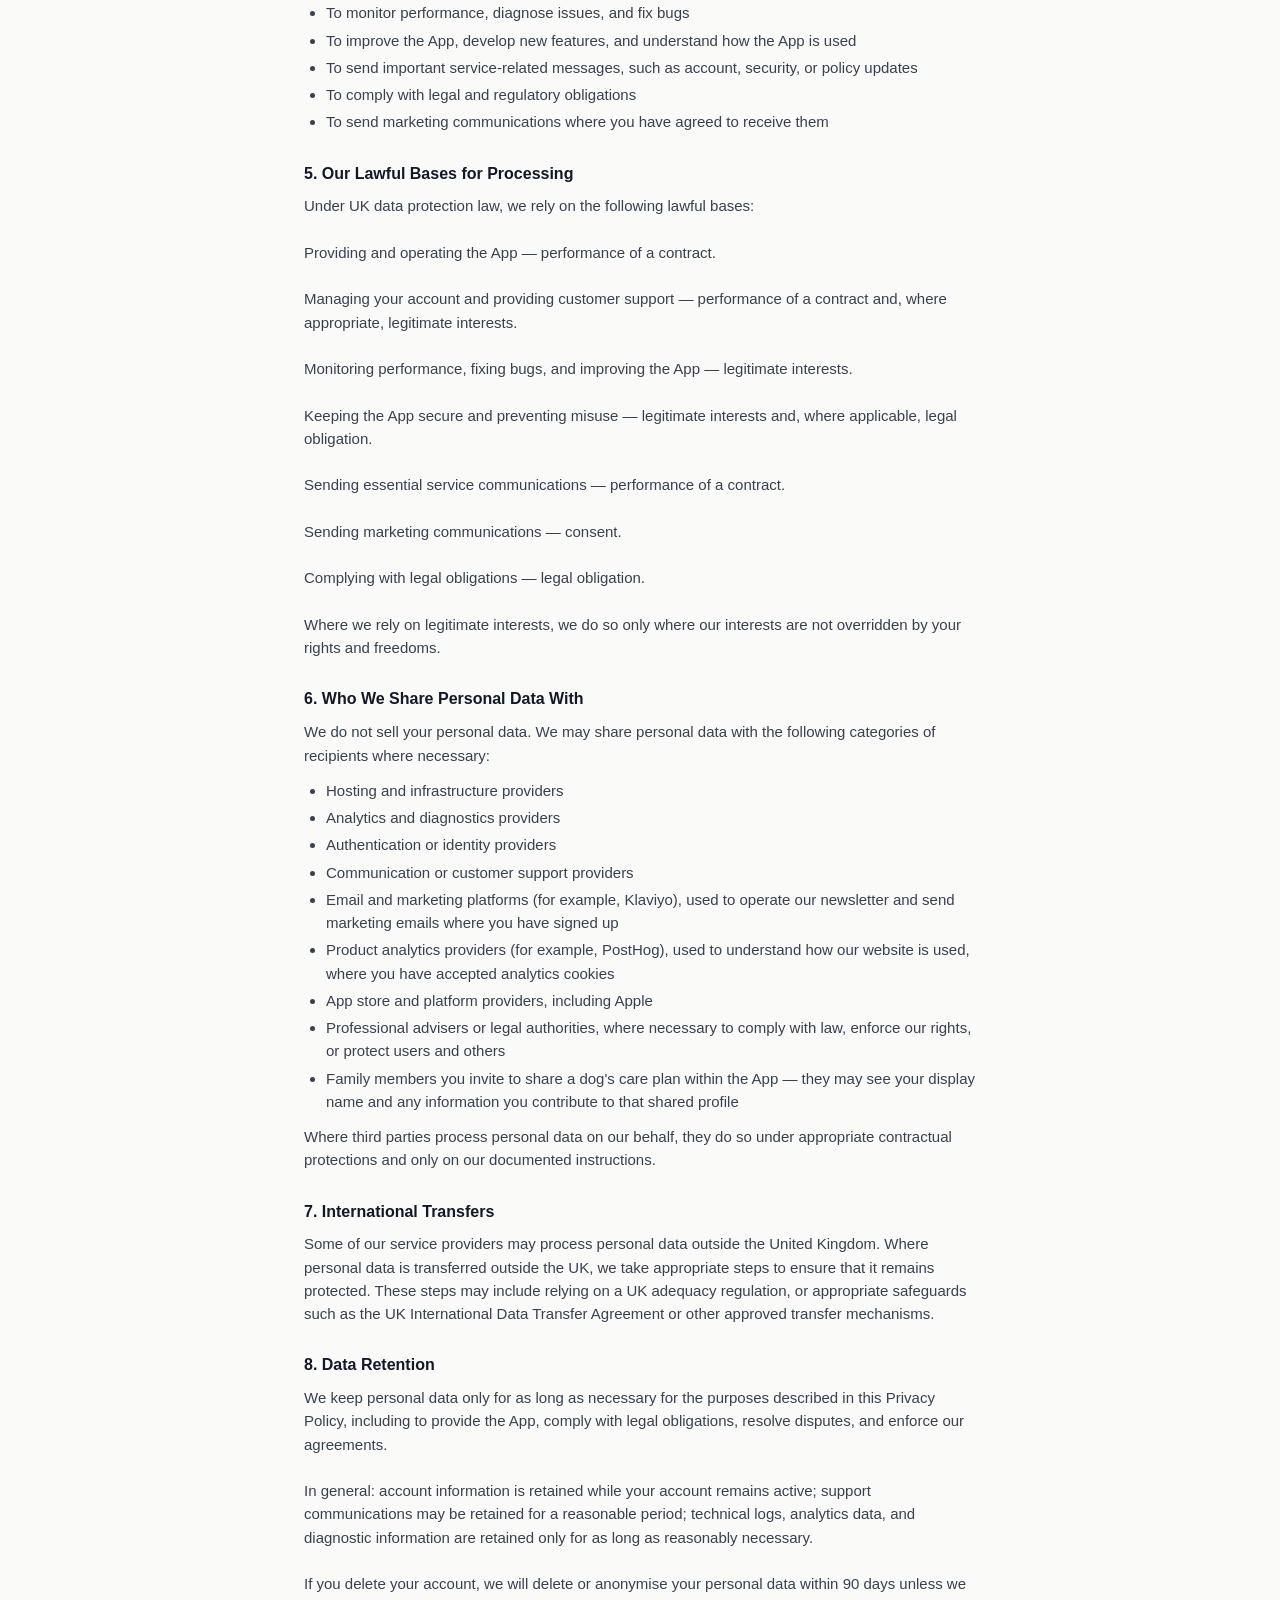
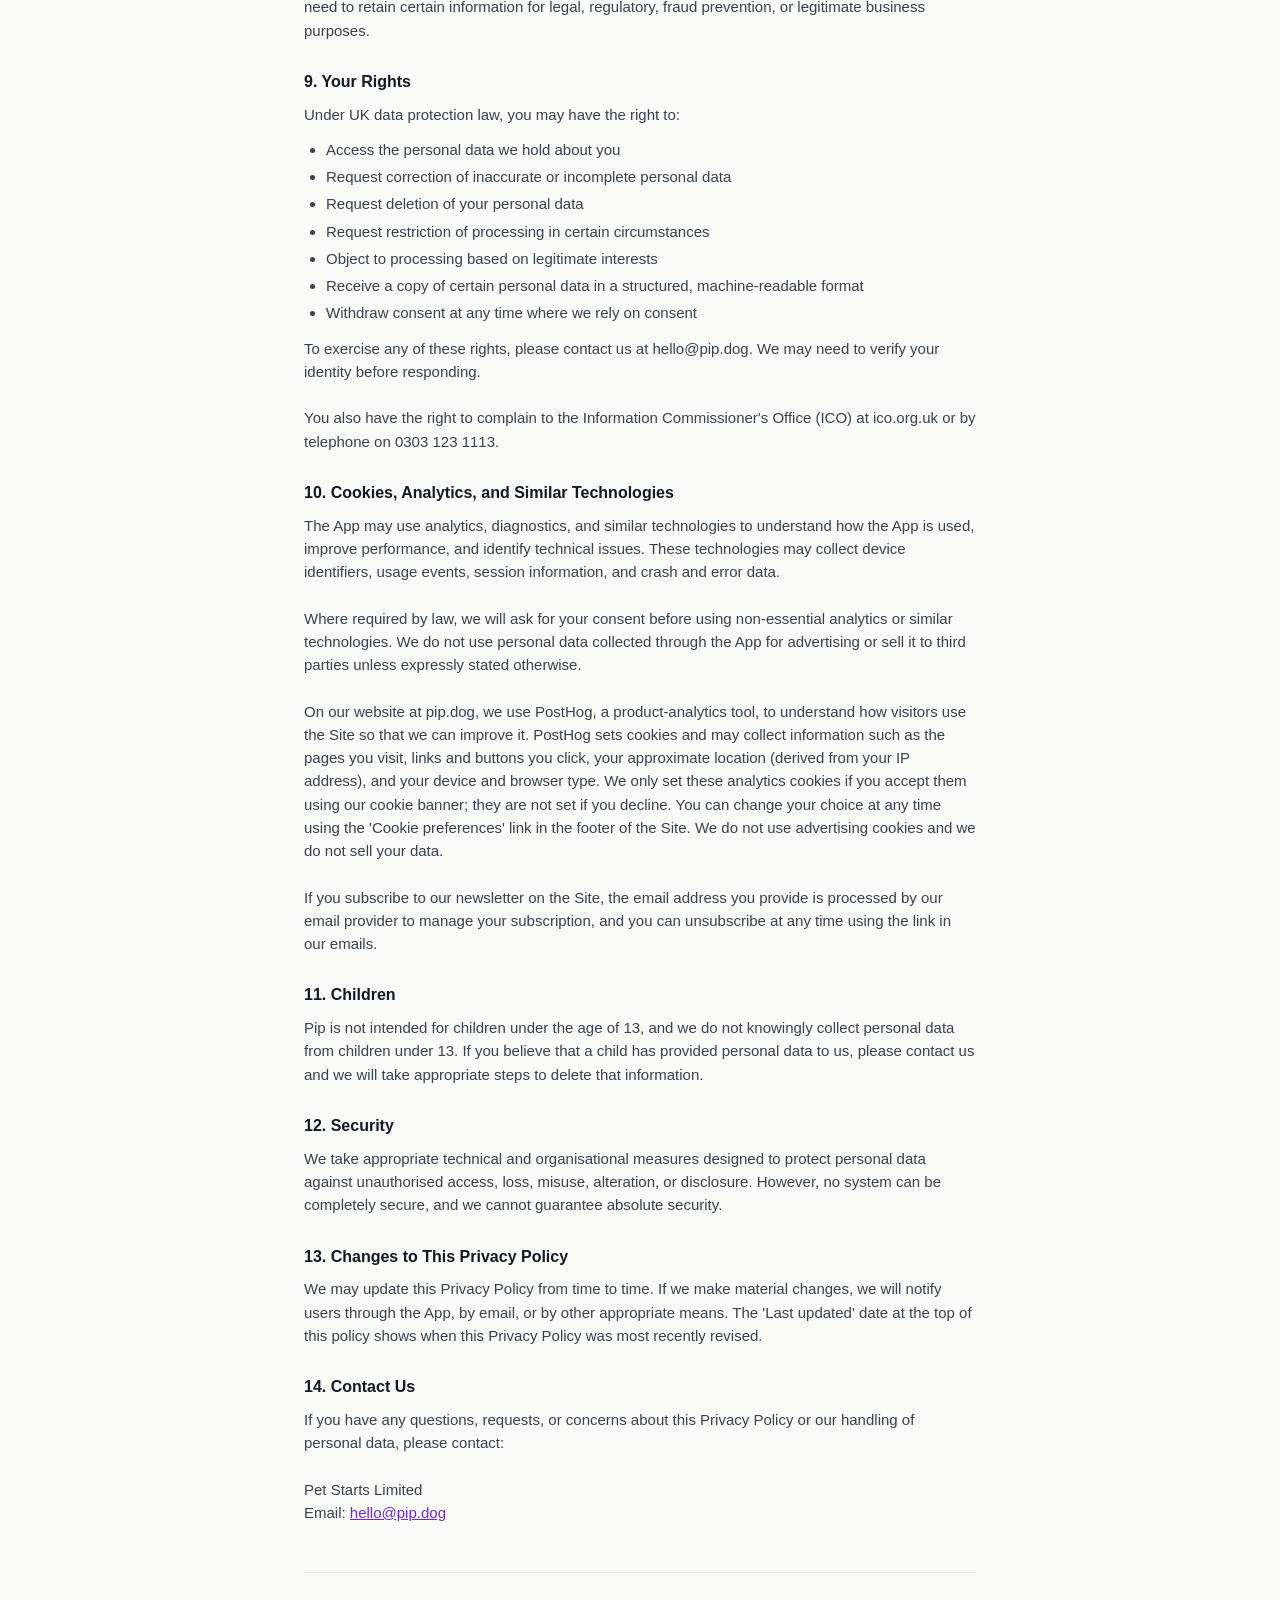
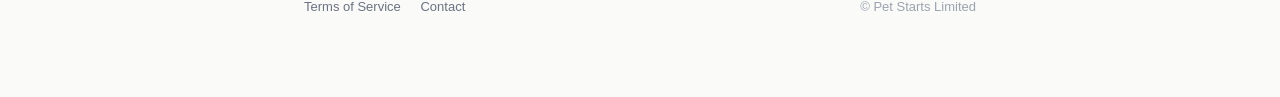
==== commit dfc1b3e6: "Extend privacy & terms to cover the website Broaden scope from app-only to App + Site ('the Service'" ====
--- a/privacy.html
+++ b/privacy.html
@@ -14,12 +14,12 @@
   </header>
 
   <h1>Privacy Policy</h1>
-  <p class="meta">Last updated: April 2026</p>
+  <p class="meta">Last updated: June 2026</p>
   <p class="meta">Data controller: Pet Starts Limited · <a href="mailto:hello@pip.dog">hello@pip.dog</a></p>
 
   <section>
     <h2>1. Introduction</h2>
-    <p>This Privacy Policy explains how Pip ('the App', 'we', 'us', or 'our') collects, uses, stores, and shares personal data when you use the App. We are the data controller of the personal data described in this policy for the purposes of the UK General Data Protection Regulation ('UK GDPR') and the Data Protection Act 2018.
+    <p>This Privacy Policy explains how Pip ('Pip', 'we', 'us', or 'our') collects, uses, stores, and shares personal data when you use the Pip mobile app ('the App') or visit our website at pip.dog ('the Site', and together with the App, 'the Service'). We are the data controller of the personal data described in this policy for the purposes of the UK General Data Protection Regulation ('UK GDPR') and the Data Protection Act 2018.
 
 If you have any questions about this Privacy Policy or how we handle your personal data, you can contact us at hello@pip.dog.</p>
   </section>
@@ -36,6 +36,8 @@
 
 Communications — messages, enquiries, or feedback you send to us; records of support requests and our correspondence with you.
 
+Newsletter and marketing information — if you join our email list on the Site, we collect the email address you provide so that we can send you product news, updates, and occasional dog-care tips.
+
 We do not intentionally collect special category personal data, such as health data, biometric data, or information about religious beliefs, unless this is clearly stated to you separately and we have a lawful basis for doing so.</p>
   </section>
 
@@ -43,9 +45,9 @@
     <h2>3. How We Collect Personal Data</h2>
     <p>We collect personal data in the following ways:
 
-Directly from you — when you create an account, complete your profile, use features in the App, or contact us for support or feedback.
+Directly from you — when you create an account, complete your profile, use features in the App, sign up to our email list on the Site, or contact us for support or feedback.
 
-Automatically — when you use the App, certain technical and usage information may be collected automatically through the App and through service providers that help us operate, secure, and improve the App.
+Automatically — when you use the App or the Site, certain technical and usage information may be collected automatically through the App, the Site, and through service providers that help us operate, secure, and improve the Service. On the Site, this only applies to analytics where you have accepted analytics cookies (see section 10).
 
 From third parties — we may receive personal data from third parties where relevant to the operation of the App, such as app store providers, authentication providers, analytics or crash reporting providers, and payment or subscription platforms, where applicable.</p>
   </section>
@@ -95,6 +97,8 @@
       <li>Analytics and diagnostics providers</li>
       <li>Authentication or identity providers</li>
       <li>Communication or customer support providers</li>
+      <li>Email and marketing platforms (for example, Klaviyo), used to operate our newsletter and send marketing emails where you have signed up</li>
+      <li>Product analytics providers (for example, PostHog), used to understand how our website is used, where you have accepted analytics cookies</li>
       <li>App store and platform providers, including Apple</li>
       <li>Professional advisers or legal authorities, where necessary to comply with law, enforce our rights, or protect users and others</li>
       <li>Family members you invite to share a dog's care plan within the App — they may see your display name and any information you contribute to that shared profile</li>
@@ -137,7 +141,11 @@
     <h2>10. Cookies, Analytics, and Similar Technologies</h2>
     <p>The App may use analytics, diagnostics, and similar technologies to understand how the App is used, improve performance, and identify technical issues. These technologies may collect device identifiers, usage events, session information, and crash and error data.
 
-Where required by law, we will ask for your consent before using non-essential analytics or similar technologies. We do not use personal data collected through the App for advertising or sell it to third parties unless expressly stated otherwise.</p>
+Where required by law, we will ask for your consent before using non-essential analytics or similar technologies. We do not use personal data collected through the App for advertising or sell it to third parties unless expressly stated otherwise.
+
+On our website at pip.dog, we use PostHog, a product-analytics tool, to understand how visitors use the Site so that we can improve it. PostHog sets cookies and may collect information such as the pages you visit, links and buttons you click, your approximate location (derived from your IP address), and your device and browser type. We only set these analytics cookies if you accept them using our cookie banner; they are not set if you decline. You can change your choice at any time using the 'Cookie preferences' link in the footer of the Site. We do not use advertising cookies and we do not sell your data.
+
+If you subscribe to our newsletter on the Site, the email address you provide is processed by our email provider to manage your subscription, and you can unsubscribe at any time using the link in our emails.</p>
   </section>
 
   <section>
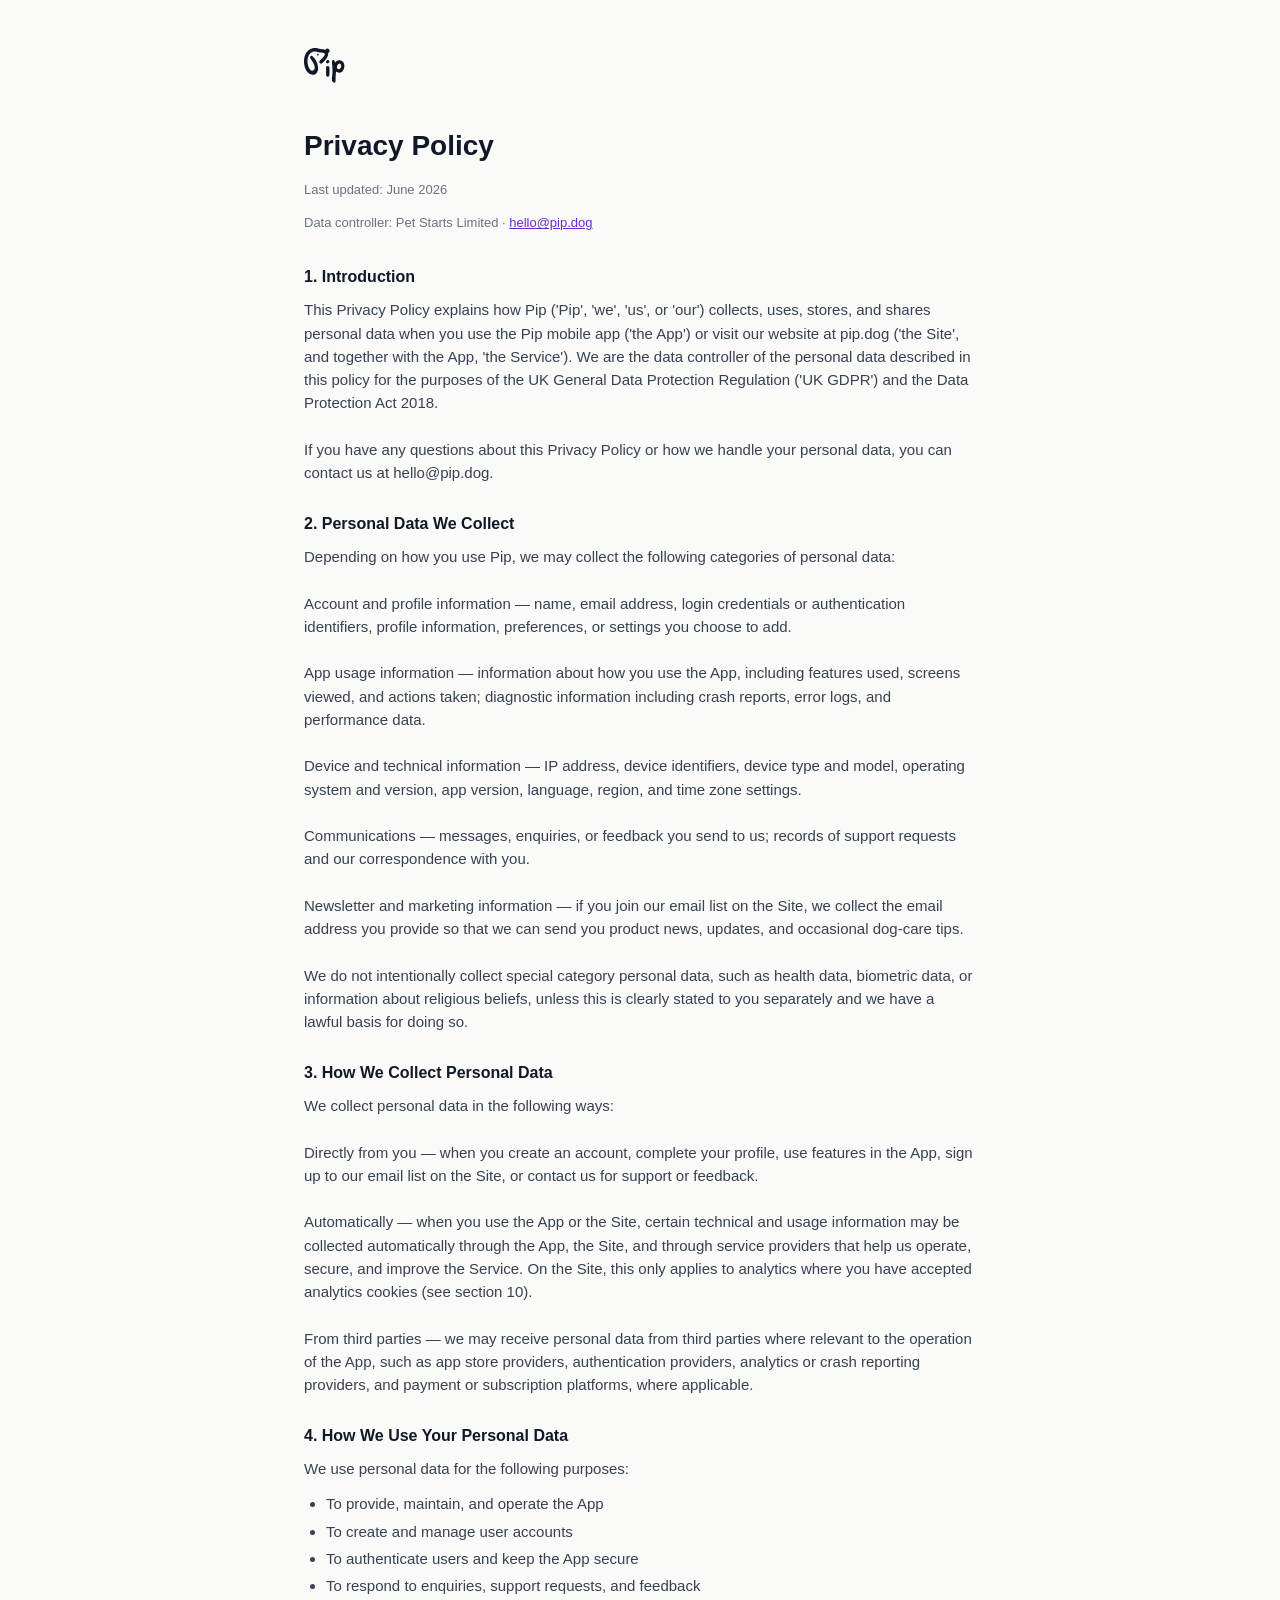
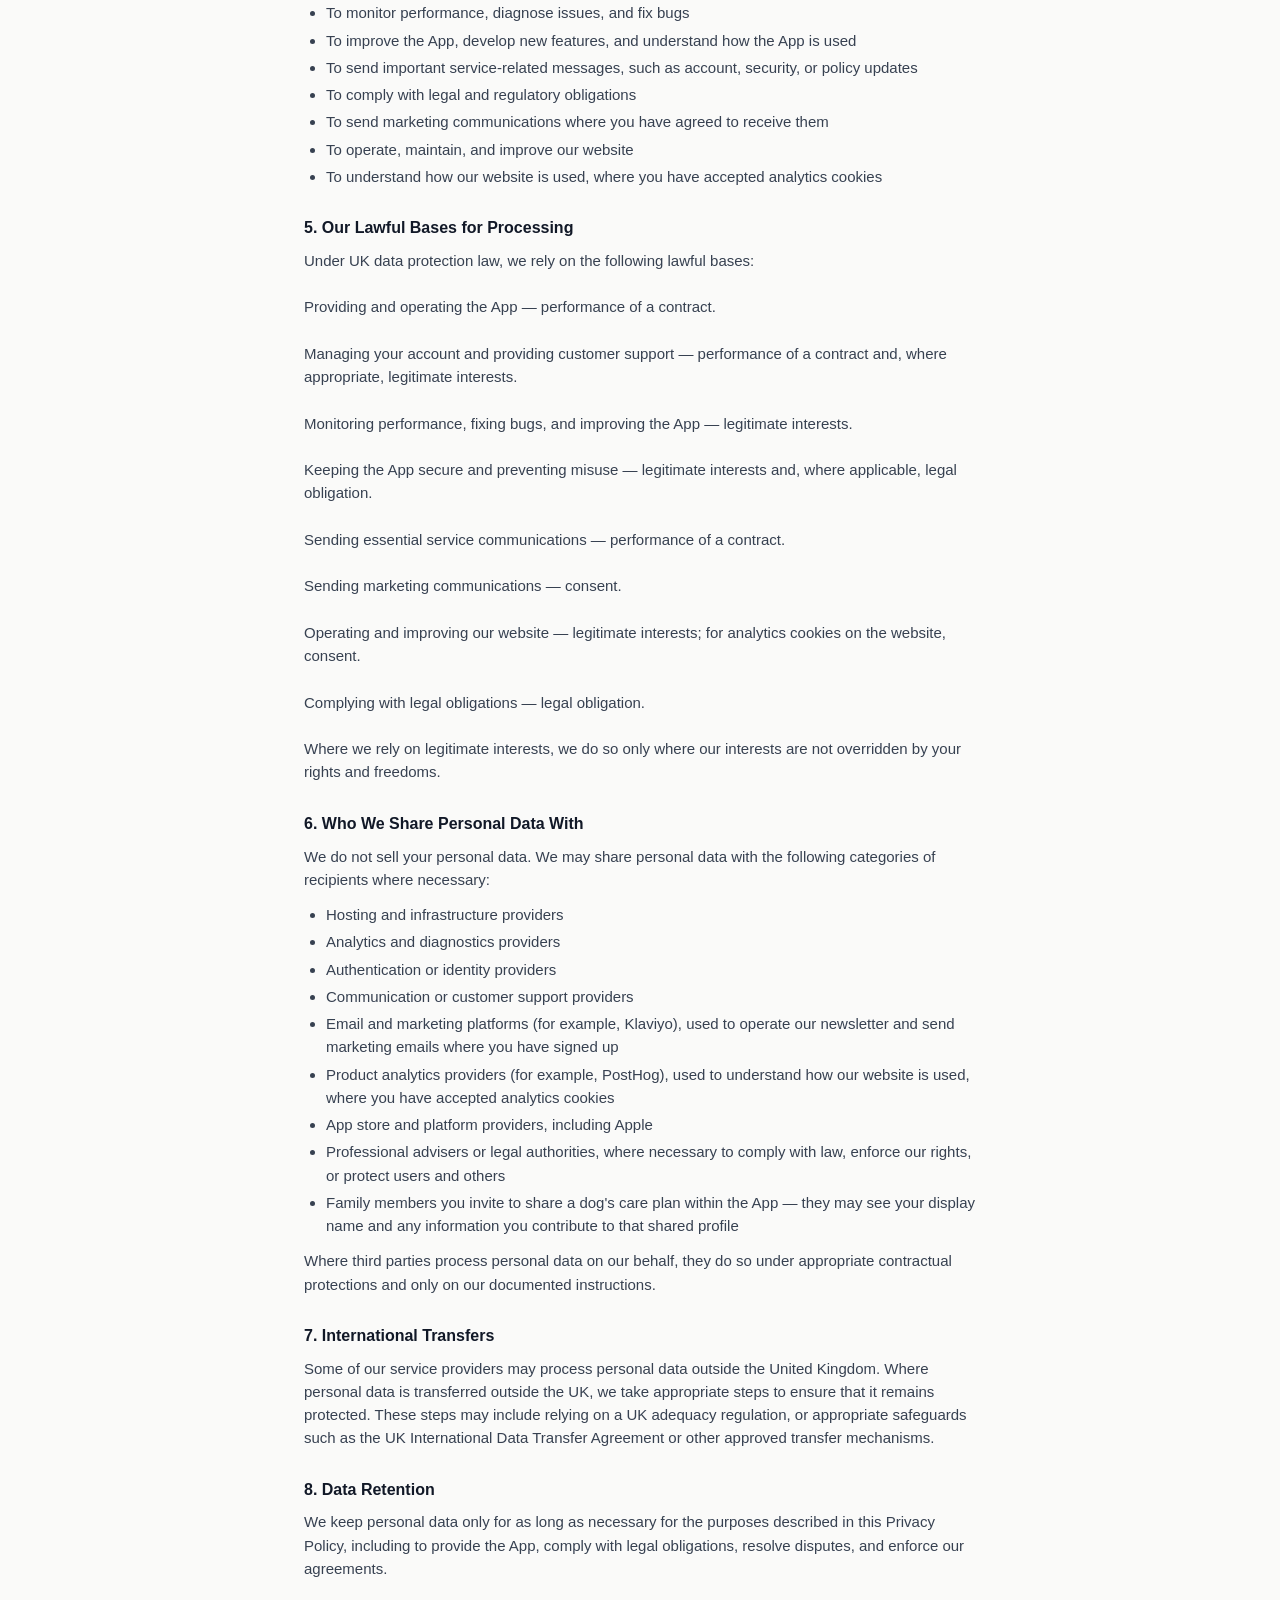
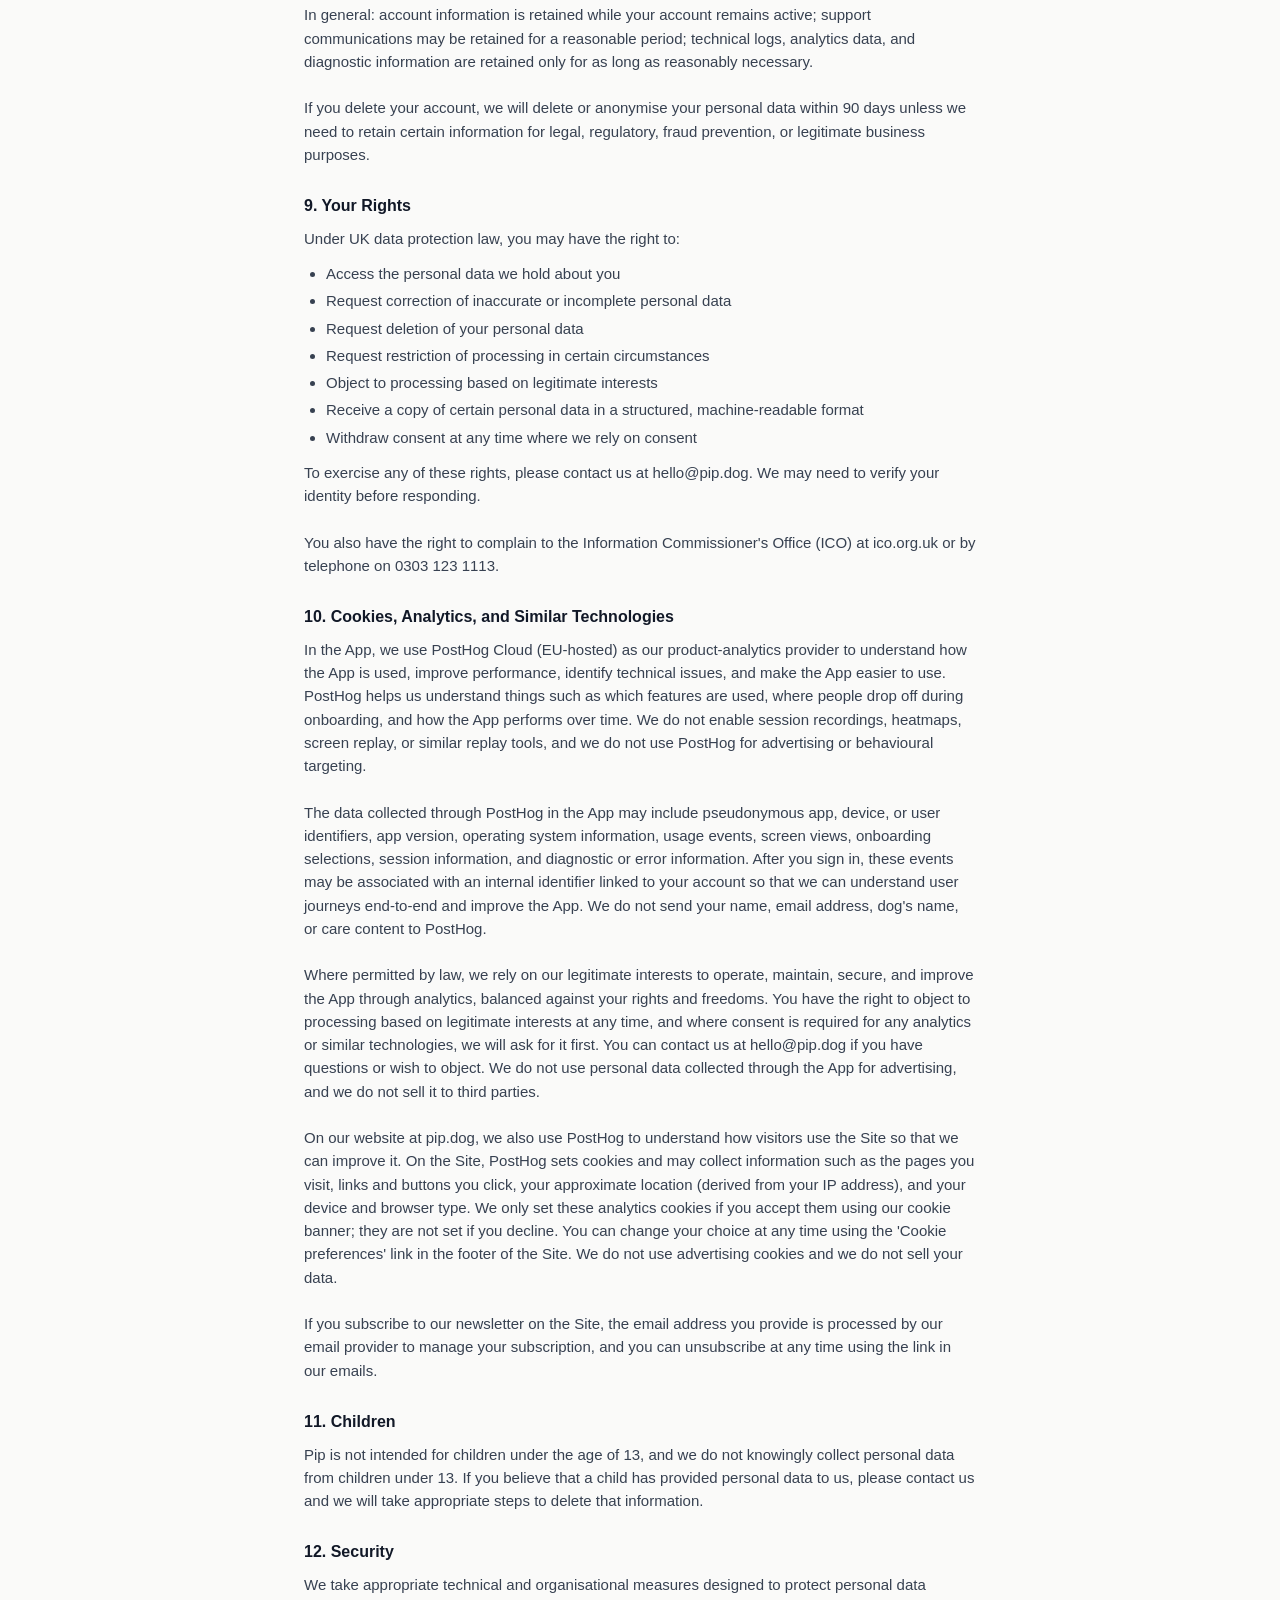
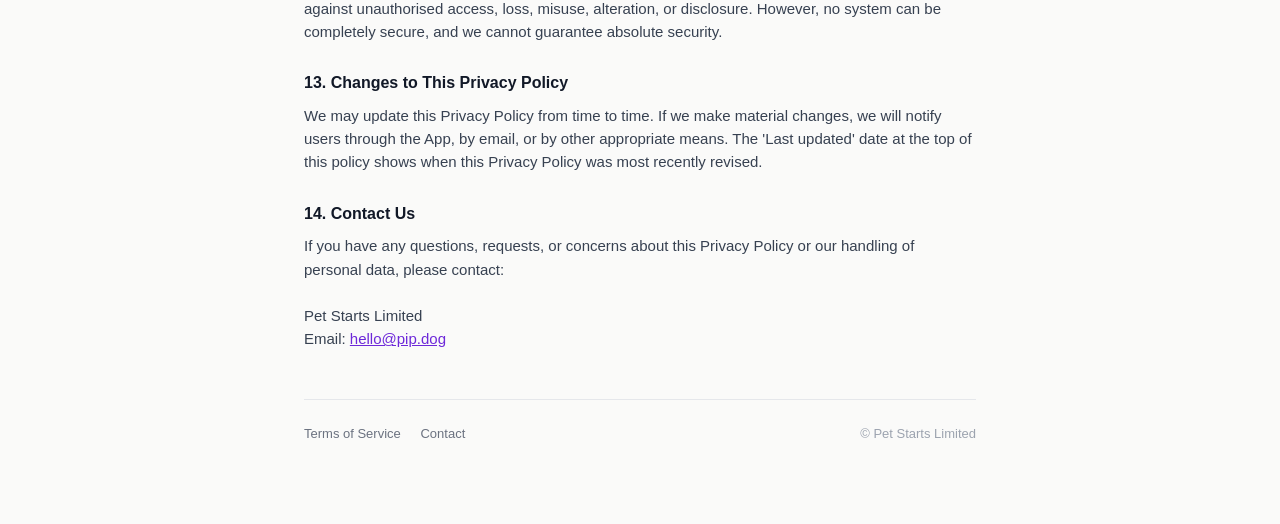
==== commit 4323bfc5: "Reconcile policy: in-app PostHog disclosure + vet disclaimer Privacy §10 now carries the detailed in" ====
--- a/privacy.html
+++ b/privacy.html
@@ -65,6 +65,8 @@
       <li>To send important service-related messages, such as account, security, or policy updates</li>
       <li>To comply with legal and regulatory obligations</li>
       <li>To send marketing communications where you have agreed to receive them</li>
+      <li>To operate, maintain, and improve our website</li>
+      <li>To understand how our website is used, where you have accepted analytics cookies</li>
     </ul>
   </section>
 
@@ -83,6 +85,8 @@
 Sending essential service communications — performance of a contract.
 
 Sending marketing communications — consent.
+
+Operating and improving our website — legitimate interests; for analytics cookies on the website, consent.
 
 Complying with legal obligations — legal obligation.
 
@@ -139,11 +143,13 @@
 
   <section>
     <h2>10. Cookies, Analytics, and Similar Technologies</h2>
-    <p>The App may use analytics, diagnostics, and similar technologies to understand how the App is used, improve performance, and identify technical issues. These technologies may collect device identifiers, usage events, session information, and crash and error data.
+    <p>In the App, we use PostHog Cloud (EU-hosted) as our product-analytics provider to understand how the App is used, improve performance, identify technical issues, and make the App easier to use. PostHog helps us understand things such as which features are used, where people drop off during onboarding, and how the App performs over time. We do not enable session recordings, heatmaps, screen replay, or similar replay tools, and we do not use PostHog for advertising or behavioural targeting.
 
-Where required by law, we will ask for your consent before using non-essential analytics or similar technologies. We do not use personal data collected through the App for advertising or sell it to third parties unless expressly stated otherwise.
+The data collected through PostHog in the App may include pseudonymous app, device, or user identifiers, app version, operating system information, usage events, screen views, onboarding selections, session information, and diagnostic or error information. After you sign in, these events may be associated with an internal identifier linked to your account so that we can understand user journeys end-to-end and improve the App. We do not send your name, email address, dog's name, or care content to PostHog.
 
-On our website at pip.dog, we use PostHog, a product-analytics tool, to understand how visitors use the Site so that we can improve it. PostHog sets cookies and may collect information such as the pages you visit, links and buttons you click, your approximate location (derived from your IP address), and your device and browser type. We only set these analytics cookies if you accept them using our cookie banner; they are not set if you decline. You can change your choice at any time using the 'Cookie preferences' link in the footer of the Site. We do not use advertising cookies and we do not sell your data.
+Where permitted by law, we rely on our legitimate interests to operate, maintain, secure, and improve the App through analytics, balanced against your rights and freedoms. You have the right to object to processing based on legitimate interests at any time, and where consent is required for any analytics or similar technologies, we will ask for it first. You can contact us at hello@pip.dog if you have questions or wish to object. We do not use personal data collected through the App for advertising, and we do not sell it to third parties.
+
+On our website at pip.dog, we also use PostHog to understand how visitors use the Site so that we can improve it. On the Site, PostHog sets cookies and may collect information such as the pages you visit, links and buttons you click, your approximate location (derived from your IP address), and your device and browser type. We only set these analytics cookies if you accept them using our cookie banner; they are not set if you decline. You can change your choice at any time using the 'Cookie preferences' link in the footer of the Site. We do not use advertising cookies and we do not sell your data.
 
 If you subscribe to our newsletter on the Site, the email address you provide is processed by our email provider to manage your subscription, and you can unsubscribe at any time using the link in our emails.</p>
   </section>
